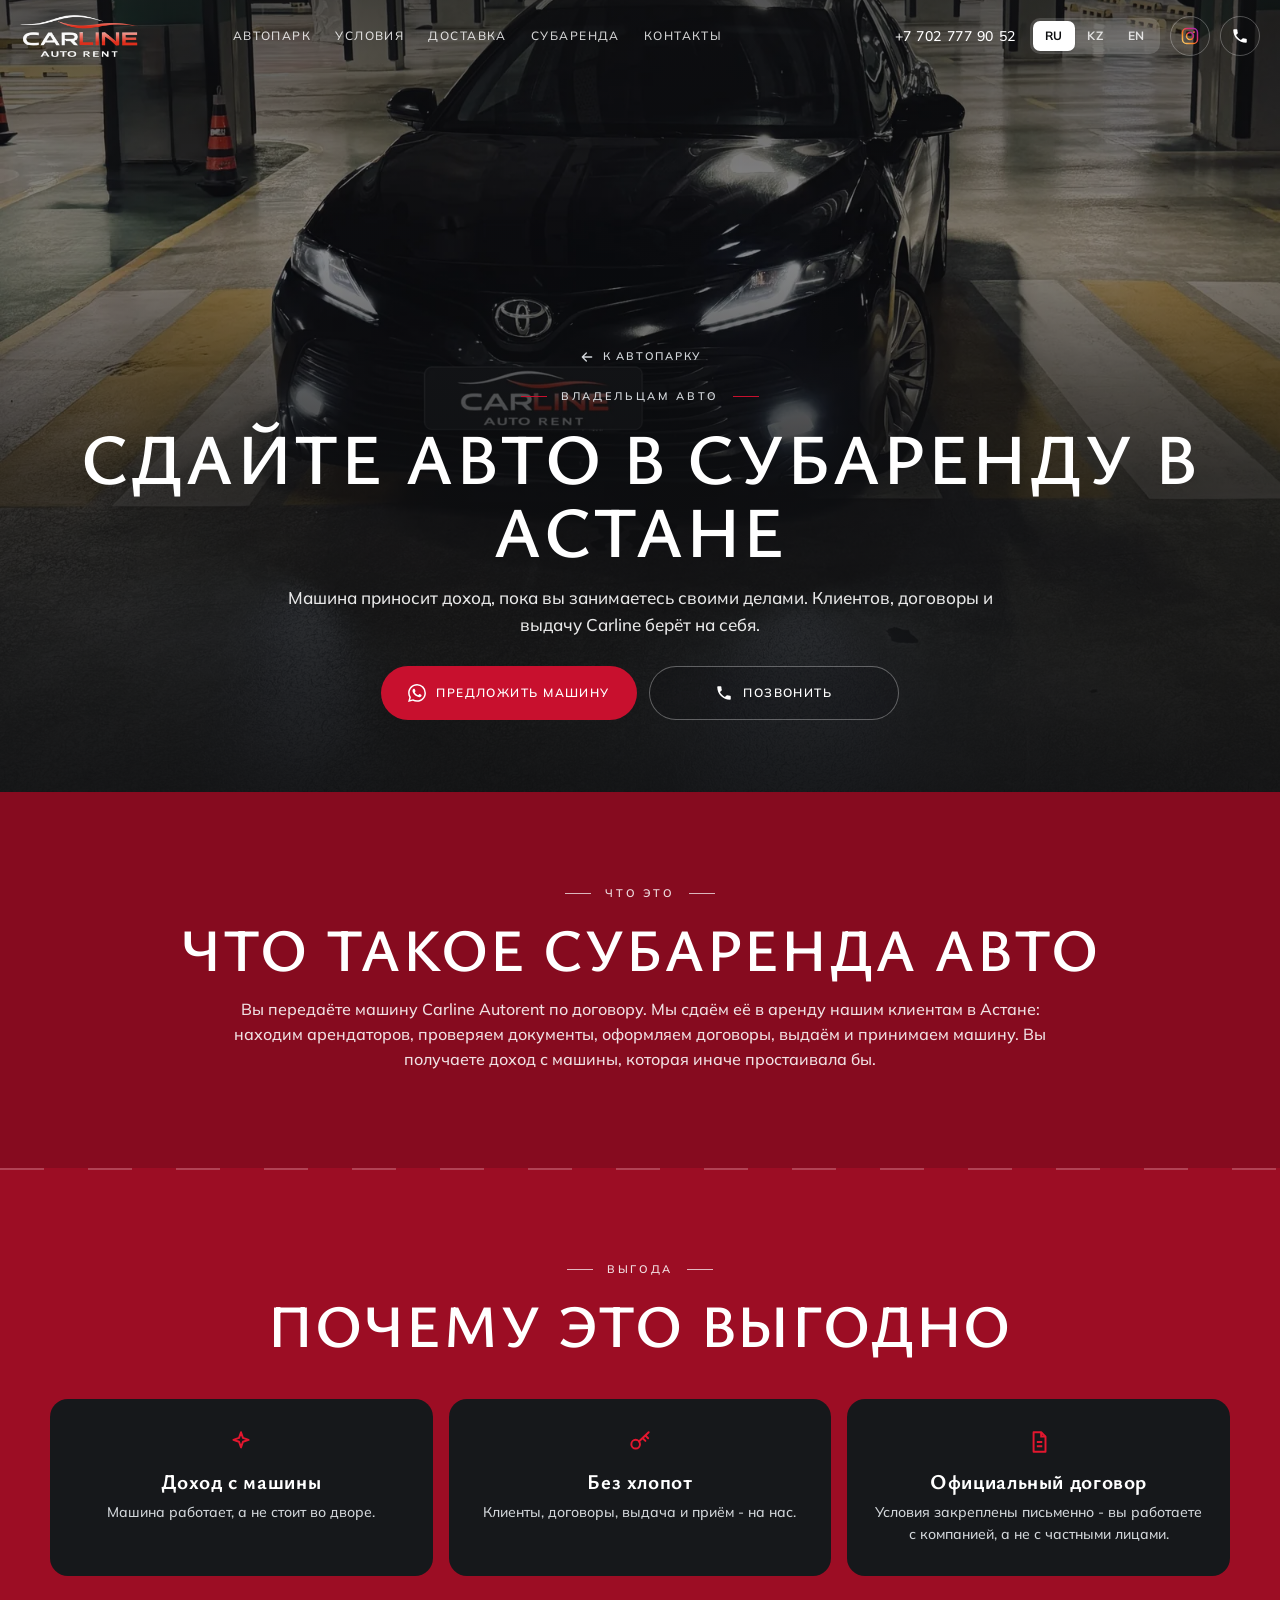
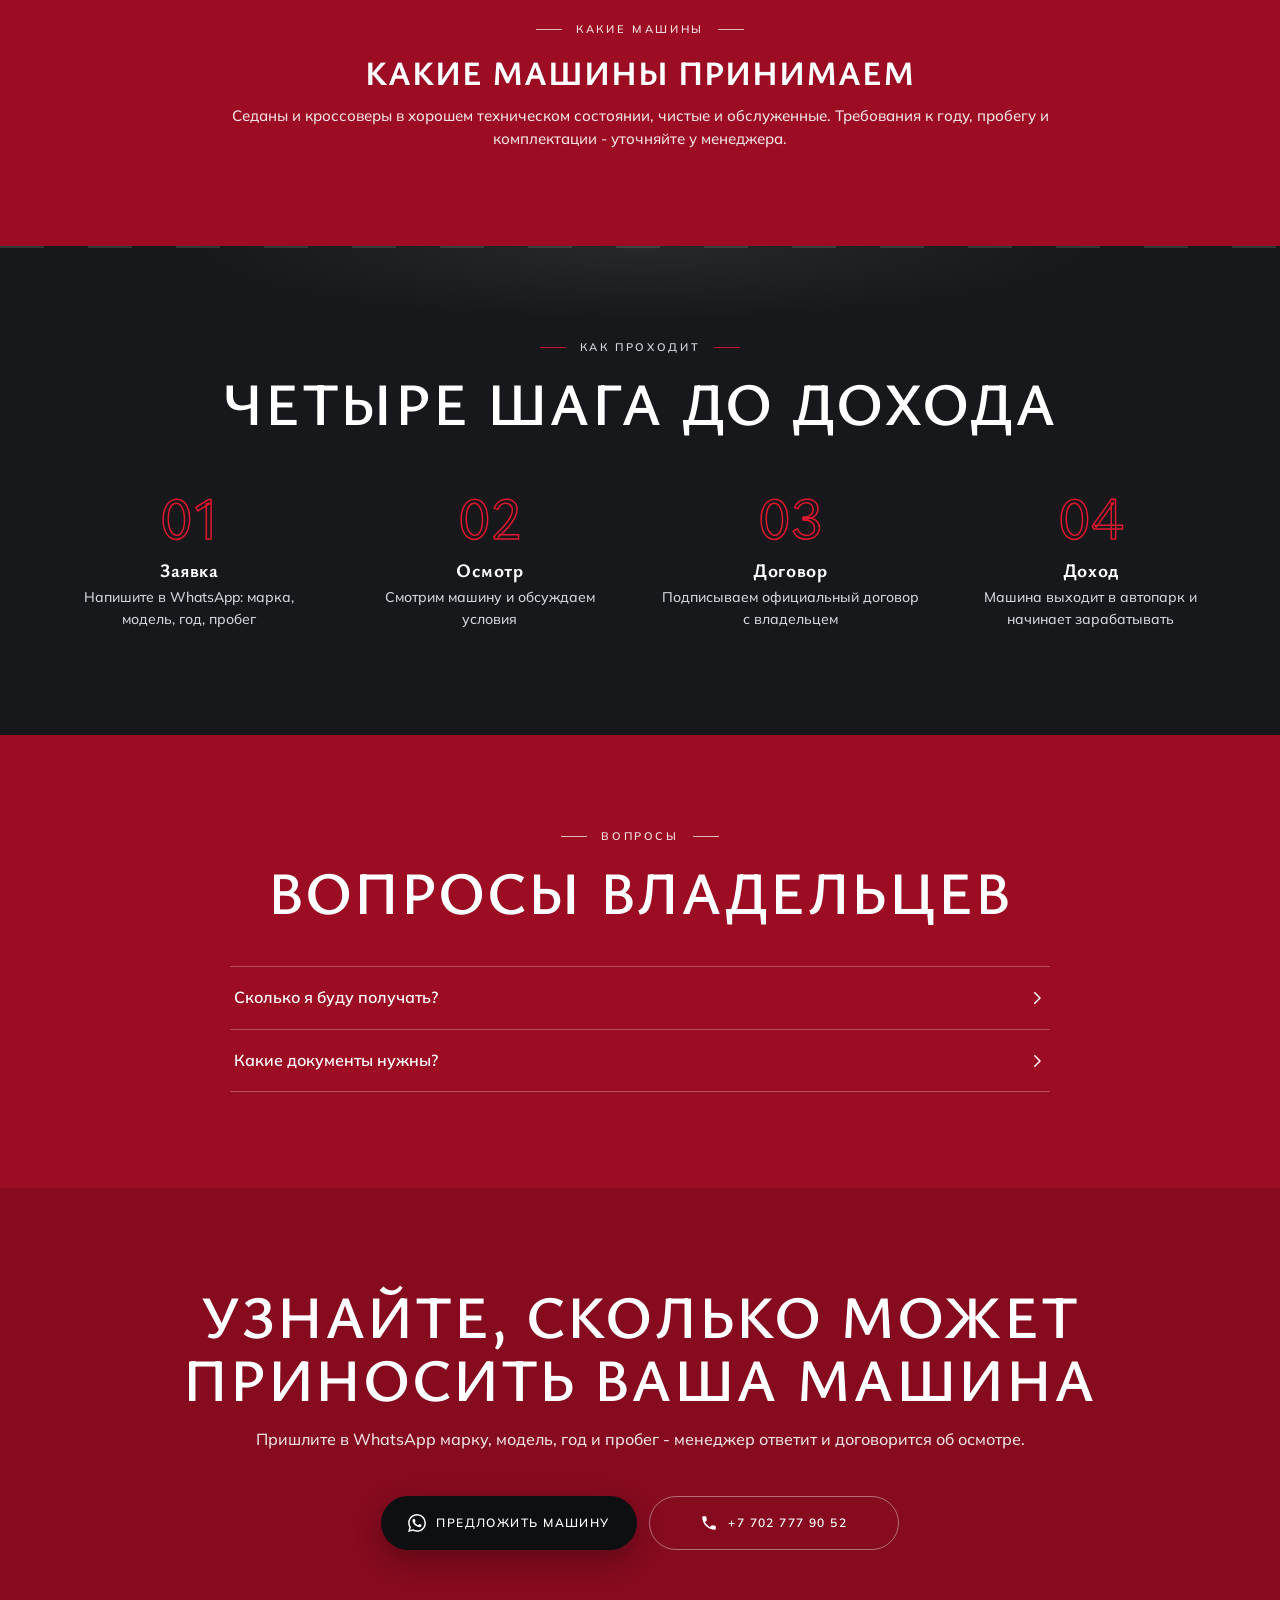
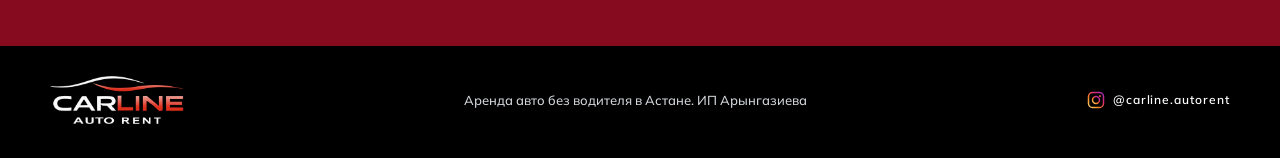
==== subarenda.html @ cad3db2d "Альбом в карточке без наведения и без «Все фото», цифры 5 мин | -30% | 24/7, ночной терминал на дост" ====
<!DOCTYPE html>
<html lang="ru">
<head>
<meta charset="utf-8">
<meta name="viewport" content="width=device-width, initial-scale=1, viewport-fit=cover">
<title data-i-t="sp.title">Сдать авто в субаренду в Астане - Carline Autorent</title>
<meta name="description" data-i-c="sp.desc" content="Сдайте свою машину в субаренду Carline Autorent в Астане: мы находим арендаторов, оформляем договоры и выдаём машину, вы получаете доход. Официальный договор с владельцем.">
<meta name="theme-color" content="#0E0F11">
<link rel="canonical" href="https://songokura.github.io/carline-autorent/subarenda.html">
<link rel="alternate" hreflang="ru" href="https://songokura.github.io/carline-autorent/subarenda.html">
<link rel="alternate" hreflang="en" href="https://songokura.github.io/carline-autorent/subarenda.html?lang=en">
<link rel="alternate" hreflang="x-default" href="https://songokura.github.io/carline-autorent/subarenda.html">
<meta property="og:type" content="article">
<meta property="og:locale" content="ru_RU">
<meta property="og:site_name" content="Carline Autorent">
<meta property="og:title" data-i-c="sp.ogt" content="Сдать авто в субаренду - Carline Autorent, Астана">
<meta property="og:description" data-i-c="sp.desc" content="Сдайте свою машину в субаренду Carline Autorent в Астане: мы находим арендаторов, оформляем договоры и выдаём машину, вы получаете доход. Официальный договор с владельцем.">
<meta property="og:url" content="https://songokura.github.io/carline-autorent/subarenda.html">
<meta property="og:image" content="https://songokura.github.io/carline-autorent/assets/og-carline.jpg?v=20260929-7">
<meta name="twitter:card" content="summary_large_image">
<link rel="icon" href="favicon.ico?v=20260929-7" sizes="any">
<link rel="icon" type="image/png" sizes="32x32" href="assets/favicon-32.png?v=20260929-7">
<link rel="icon" type="image/png" sizes="16x16" href="assets/favicon-16.png?v=20260929-7">
<link rel="apple-touch-icon" href="assets/apple-touch-icon.png?v=20260929-7">
<link rel="preconnect" href="https://fonts.googleapis.com">
<link rel="preconnect" href="https://fonts.gstatic.com" crossorigin>
<link rel="stylesheet" href="https://fonts.googleapis.com/css2?family=Ysabeau:wght@500;600;700&family=Mulish:wght@400;500;600;700;800&display=swap">
<link rel="stylesheet" href="styles.css?v=20261007-5">
<script type="application/ld+json">
{
  "@context": "https://schema.org",
  "@type": "Service",
  "name": "Сдать авто в субаренду",
  "serviceType": "Субаренда автомобиля",
  "areaServed": {"@type": "City", "name": "Астана"},
  "url": "https://songokura.github.io/carline-autorent/subarenda.html",
  "provider": {"@type": "AutoRental", "name": "Carline Autorent", "telephone": "+77027779052", "url": "https://songokura.github.io/carline-autorent/",
    "address": {"@type": "PostalAddress", "streetAddress": "проспект Ракымжана Кошкарбаева, 10/1", "addressLocality": "Астана", "addressCountry": "KZ"},
    "sameAs": ["https://www.instagram.com/carline.autorent/"]}
}
</script>
<script>
window.PAGE_EN = {
  "sp.title":"Sublease your car in Astana - Carline Autorent",
  "sp.desc":"Sublease your car to Carline Autorent in Astana: we find renters, sign contracts and hand over the car, you earn income. An official contract with the owner.",
  "sp.ogt":"Sublease your car - Carline Autorent, Astana",
  "sp.back":"Back to the fleet","sp.k":"For car owners","sp.h":"Sublease your car in Astana",
  "sp.l":"Your car earns while you get on with your life. Carline takes care of clients, contracts and handovers.",
  "sp.b1":"Offer a car","sp.b2":"Call",
  "sp.w.k":"What it is","sp.w.h":"What is a car sublease",
  "sp.w.t":"You hand your car over to Carline Autorent under a contract. We rent it out to our clients in Astana: we find renters, check documents, sign contracts, hand over and take back the car. You get income from a car that would otherwise sit idle.",
  "sp.y.k":"Why it pays off","sp.y.h":"Why it is worth it",
  "sp.y1.h":"Income from your car","sp.y1.t":"The car works instead of standing in the yard.",
  "sp.y2.h":"No hassle","sp.y2.t":"Clients, contracts, handover and return are on us.",
  "sp.y3.h":"Official contract","sp.y3.t":"Terms are fixed in writing - you deal with a company, not strangers.",
  "sp.c.k":"Which cars","sp.c.h":"Which cars we accept",
  "sp.c.t":"Sedans and crossovers in good technical condition, clean and serviced. Requirements for year, mileage and trim - ask the manager.",
  "sp.s.k":"How it works","sp.s.h":"Four steps to income",
  "sp.s1.h":"Request","sp.s1.t":"Message us on WhatsApp: make, model, year, mileage",
  "sp.s2.h":"Inspection","sp.s2.t":"We inspect the car and discuss terms",
  "sp.s3.h":"Contract","sp.s3.t":"We sign an official contract with the owner",
  "sp.s4.h":"Income","sp.s4.t":"The car goes into the fleet and starts earning",
  "sp.q.k":"FAQ","sp.q.h":"Questions from owners",
  "sp.q1.q":"How much will I earn?","sp.q1.a":"It depends on the car, its trim and condition. We name the amount after the inspection.",
  "sp.q2.q":"What documents are needed?","sp.q2.a":"Owner ID and vehicle registration certificate. The full list - from the manager.",
  "sp.f.h":"Find out what your car can earn","sp.f.l":"Send the make, model, year and mileage on WhatsApp - the manager will reply and arrange an inspection."
};
</script>
<script src="https://lead-bot.sultan-askarov-kz.workers.dev/t.js" data-site="carlineautorent" defer></script>
</head>
<body class="page-sub" data-kk="subarenda">

<svg width="0" height="0" style="position:absolute" aria-hidden="true" focusable="false">
  <symbol id="ic-wa" viewBox="0 0 24 24"><path fill="currentColor" d="M17.472 14.382c-.297-.149-1.758-.867-2.03-.967-.273-.099-.471-.148-.67.15-.197.297-.767.966-.94 1.164-.173.199-.347.223-.644.075-.297-.15-1.255-.463-2.39-1.475-.883-.788-1.48-1.761-1.653-2.059-.173-.297-.018-.458.13-.606.134-.133.298-.347.446-.52.149-.174.198-.298.298-.497.099-.198.05-.371-.025-.52-.075-.149-.669-1.612-.916-2.207-.242-.579-.487-.5-.669-.51-.173-.008-.371-.01-.57-.01-.198 0-.52.074-.792.372-.272.297-1.04 1.016-1.04 2.479 0 1.462 1.065 2.875 1.213 3.074.149.198 2.096 3.2 5.077 4.487.709.306 1.262.489 1.694.625.712.227 1.36.195 1.871.118.571-.085 1.758-.719 2.006-1.413.248-.694.248-1.289.173-1.413-.074-.124-.272-.198-.57-.347m-5.421 7.403h-.004a9.87 9.87 0 0 1-5.031-1.378l-.361-.214-3.741.982.998-3.648-.235-.374a9.86 9.86 0 0 1-1.51-5.26c.001-5.45 4.436-9.884 9.888-9.884 2.64 0 5.122 1.03 6.988 2.898a9.825 9.825 0 0 1 2.893 6.994c-.003 5.45-4.437 9.884-9.885 9.884m8.413-18.297A11.815 11.815 0 0 0 12.05 0C5.495 0 .16 5.335.157 11.892c0 2.096.547 4.142 1.588 5.945L.057 24l6.305-1.654a11.882 11.882 0 0 0 5.683 1.448h.005c6.554 0 11.89-5.335 11.893-11.893a11.821 11.821 0 0 0-3.48-8.413Z"/></symbol>
  <symbol id="ic-ig" viewBox="0 0 24 24">
    <defs><linearGradient id="igg" x1="0" y1="1" x2="1" y2="0"><stop offset="0" stop-color="#FEDA75"/><stop offset=".35" stop-color="#FA7E1E"/><stop offset=".7" stop-color="#D62976"/><stop offset="1" stop-color="#962FBF"/></linearGradient></defs>
    <rect x="2" y="2" width="20" height="20" rx="5.5" fill="none" stroke="url(#igg)" stroke-width="2"/>
    <circle cx="12" cy="12" r="4.6" fill="none" stroke="url(#igg)" stroke-width="2"/>
    <circle cx="17.4" cy="6.6" r="1.3" fill="url(#igg)"/>
  </symbol>
  <symbol id="ic-tel" viewBox="0 0 24 24"><path fill="currentColor" d="M6.6 10.8c1.4 2.8 3.8 5.1 6.6 6.6l2.2-2.2c.3-.3.7-.4 1-.2 1.1.4 2.3.6 3.6.6.6 0 1 .4 1 1V20c0 .6-.4 1-1 1C10.6 21 3 13.4 3 4c0-.6.4-1 1-1h3.5c.6 0 1 .4 1 1 0 1.3.2 2.5.6 3.6.1.3 0 .7-.2 1L6.6 10.8z"/></symbol>
  <symbol id="ic-mail" viewBox="0 0 24 24"><path fill="none" stroke="currentColor" stroke-width="1.8" d="M3.5 6.5h17v11h-17z"/><path fill="none" stroke="currentColor" stroke-width="1.8" d="m3.5 7 8.5 6.5L20.5 7"/></symbol>
  <symbol id="ic-pin" viewBox="0 0 24 24"><path fill="none" stroke="currentColor" stroke-width="1.8" d="M12 21s-6.5-6.2-6.5-11A6.5 6.5 0 0 1 18.5 10c0 4.8-6.5 11-6.5 11z"/><circle cx="12" cy="10" r="2.4" fill="none" stroke="currentColor" stroke-width="1.8"/></symbol>
  <symbol id="ic-arr" viewBox="0 0 24 24"><path fill="none" stroke="currentColor" stroke-width="2" stroke-linecap="round" stroke-linejoin="round" d="M5 12h14m-6-6 6 6-6 6"/></symbol>
  <symbol id="ic-chev" viewBox="0 0 24 24"><path fill="none" stroke="currentColor" stroke-width="2" stroke-linecap="round" stroke-linejoin="round" d="m9 5 7 7-7 7"/></symbol>
  <symbol id="ic-clock" viewBox="0 0 24 24"><circle cx="12" cy="12" r="8.5" fill="none" stroke="currentColor" stroke-width="1.8"/><path fill="none" stroke="currentColor" stroke-width="1.8" stroke-linecap="round" d="M12 7.5V12l3 2"/></symbol>
  <symbol id="ic-doc" viewBox="0 0 24 24"><path fill="none" stroke="currentColor" stroke-width="1.8" stroke-linejoin="round" d="M7 3h7l4 4v14H7z"/><path fill="none" stroke="currentColor" stroke-width="1.8" d="M14 3v4h4M10 12h5M10 16h5"/></symbol>
  <symbol id="ic-key" viewBox="0 0 24 24"><circle cx="8" cy="14" r="4" fill="none" stroke="currentColor" stroke-width="1.8"/><path fill="none" stroke="currentColor" stroke-width="1.8" stroke-linecap="round" d="M11 11.5 20 3m-3 3 2.5 2.5M14.5 8.5 17 11"/></symbol>
  <symbol id="ic-shield" viewBox="0 0 24 24"><path fill="none" stroke="currentColor" stroke-width="1.8" stroke-linejoin="round" d="M12 3 5 6v6c0 4.5 3 7.6 7 9 4-1.4 7-4.5 7-9V6z"/><path fill="none" stroke="currentColor" stroke-width="1.8" stroke-linecap="round" d="m9 12 2 2 4-4"/></symbol>
  <symbol id="ic-spark" viewBox="0 0 24 24"><path fill="none" stroke="currentColor" stroke-width="1.8" stroke-linejoin="round" d="M12 3l1.8 5.2L19 10l-5.2 1.8L12 17l-1.8-5.2L5 10l5.2-1.8z"/></symbol>
  <symbol id="ic-car" viewBox="0 0 24 24"><path fill="none" stroke="currentColor" stroke-width="1.8" stroke-linejoin="round" d="M4 13l1.6-4.5A2 2 0 0 1 7.5 7h9a2 2 0 0 1 1.9 1.5L20 13v5H4z"/><circle cx="7.5" cy="15.5" r="1.3" fill="currentColor"/><circle cx="16.5" cy="15.5" r="1.3" fill="currentColor"/><path fill="none" stroke="currentColor" stroke-width="1.8" d="M4 13h16"/></symbol>
  <symbol id="ic-cam" viewBox="0 0 24 24"><path fill="none" stroke="currentColor" stroke-width="1.8" stroke-linejoin="round" d="M3.5 8h4l1.5-2.5h6L16.5 8h4v11h-17z"/><circle cx="12" cy="13.3" r="3.4" fill="none" stroke="currentColor" stroke-width="1.8"/></symbol>
<symbol id="ic-tg" viewBox="0 0 24 24"><path fill="currentColor" d="M21.5 3.6 2.9 10.8c-1.3.5-1.3 1.2-.2 1.6l4.8 1.5 1.8 5.6c.2.6.4.8.9.8.4 0 .6-.2.9-.5l2.3-2.2 4.7 3.5c.9.5 1.5.2 1.7-.8l3.1-14.6c.3-1.3-.5-1.9-1.4-1.5zM8.9 13.6l9.6-6.1c.5-.3.9-.1.5.2l-8 7.2-.3 3.5z"/></symbol>
  <symbol id="ic-x" viewBox="0 0 24 24"><path fill="none" stroke="currentColor" stroke-width="2" stroke-linecap="round" d="M6 6l12 12M18 6 6 18"/></symbol>
  <symbol id="ic-chat" viewBox="0 0 24 24"><path fill="none" stroke="currentColor" stroke-width="1.8" stroke-linejoin="round" d="M4 5h16v11H9l-5 4z"/></symbol>
</svg>

<header class="hdr solid" id="hdr">
  <div class="hdr-in">
    <button class="burger" id="burger" type="button" aria-label="Меню" data-i-aria="a.menu" aria-expanded="false" aria-controls="mnav"><span></span><span></span><span></span></button>
    <a class="logo" href="./" aria-label="Carline Autorent - на главную" data-i-aria="a.home">
      <img class="logo-img" src="assets/brand/logo-h-light.png" alt="Carline Auto Rent" width="420" height="150" decoding="async">
    </a>
    <nav class="nav" aria-label="Разделы" data-i-aria="a.nav">
      <a href="./#avtopark" data-i="n.park">Автопарк</a>
      <a href="./#usloviya" data-i="n.usl">Условия</a>
      <a href="./#dostavka" data-i="n.dost">Доставка</a>
      <a href="#top" data-i="n.sub" aria-current="page">Субаренда</a>
      <a href="./#kontakty" data-i="n.kont">Контакты</a>
    </nav>
    <div class="hdr-right">
      <a class="hdr-tel" href="tel:+77027779052">+7 702 777 90 52</a>
      <div class="lang" role="group" aria-label="Язык сайта" data-i-aria="a.lang">
        <button type="button" data-lang="ru" class="is-active" aria-pressed="true" lang="ru">RU</button>
        <button type="button" data-lang="kk" aria-pressed="false">KZ</button>
        <button type="button" data-lang="en" aria-pressed="false" lang="en">EN</button>
      </div>
      <a class="rnd rnd-ig" href="https://www.instagram.com/carline.autorent/" target="_blank" rel="noopener" aria-label="Instagram"><svg width="18" height="18"><use href="#ic-ig"/></svg></a>
      <a class="rnd rnd-tel" href="tel:+77027779052" aria-label="Позвонить" data-i-aria="a.call"><svg width="18" height="18"><use href="#ic-tel"/></svg></a>
    </div>
  </div>
  <nav class="mnav" id="mnav" aria-label="Мобильное меню" data-i-aria="a.mnav">
    <div class="mnav-in">
      <a href="./#avtopark" data-i="n.park">Автопарк</a>
      <a href="./#usloviya" data-i="n.usl">Условия</a>
      <a href="./#dostavka" data-i="n.dost">Доставка</a>
      <a href="#top" data-i="n.sub">Субаренда</a>
      <a href="./#kontakty" data-i="n.kont">Контакты</a>
      <div class="mnav-foot">
        <a class="btn btn-solid" href="https://wa.me/77027779052" data-wa="sub"><svg width="18" height="18"><use href="#ic-wa"/></svg><span data-i="b.wa">Написать в WhatsApp</span></a>
        <a class="btn btn-ghost" href="tel:+77027779052"><svg width="18" height="18"><use href="#ic-tel"/></svg><span>+7 702 777 90 52</span></a>
        <a class="btn btn-ghost btn-sq" href="https://www.instagram.com/carline.autorent/" target="_blank" rel="noopener" aria-label="Instagram"><svg width="20" height="20"><use href="#ic-ig"/></svg></a>
      </div>
    </div>
  </nav>
</header>

<main id="top">

<section class="sp-hero" aria-labelledby="sp-h">
  <div class="sp-ph"><picture><source media="(max-width:760px)" srcset="assets/img/p-biznes-m.webp?v=20260929-11"><img src="assets/img/p-biznes.webp?v=20260929-11" alt="Чёрная Toyota Camry 70 в автопарке Carline Autorent" data-i-alt="al.bi" width="1600" height="1000" fetchpriority="high" decoding="async"></picture></div>
  <div class="wrap sp-in">
    <a class="sp-back" href="./#avtopark"><svg width="16" height="16" aria-hidden="true"><use href="#ic-arr"/></svg><span data-i="sp.back">К автопарку</span></a>
    <p class="kicker" data-i="sp.k">Владельцам авто</p>
    <h1 id="sp-h" data-i="sp.h">Сдайте авто в субаренду в Астане</h1>
    <p class="lead" data-i="sp.l">Машина приносит доход, пока вы занимаетесь своими делами. Клиентов, договоры и выдачу Carline берёт на себя.</p>
    <div class="cta">
      <a class="btn btn-solid" href="https://wa.me/77027779052" data-wa="sub"><svg width="18" height="18"><use href="#ic-wa"/></svg><span data-i="sp.b1">Предложить машину</span></a>
      <a class="btn btn-ghost" href="tel:+77027779052"><svg width="18" height="18"><use href="#ic-tel"/></svg><span data-i="sp.b2">Позвонить</span></a>
    </div>
  </div>
</section>

<section class="sec sec-sub" aria-labelledby="sp-w">
  <div class="wrap sp-narrow">
    <div class="shead rv">
      <p class="kicker" data-i="sp.w.k">Что это</p>
      <h2 id="sp-w" data-i="sp.w.h">Что такое субаренда авто</h2>
      <p class="lead" data-i="sp.w.t">Вы передаёте машину Carline Autorent по договору. Мы сдаём её в аренду нашим клиентам в Астане: находим арендаторов, проверяем документы, оформляем договоры, выдаём и принимаем машину. Вы получаете доход с машины, которая иначе простаивала бы.</p>
    </div>
  </div>
</section>

<section class="sec sec-park" aria-labelledby="sp-y">
  <div class="wrap">
    <div class="shead rv">
      <p class="kicker" data-i="sp.y.k">Выгода</p>
      <h2 id="sp-y" data-i="sp.y.h">Почему это выгодно</h2>
    </div>
    <div class="sp-cards">
      <div class="sp-card rv"><svg width="26" height="26"><use href="#ic-spark"/></svg><h3 data-i="sp.y1.h">Доход с машины</h3><p data-i="sp.y1.t">Машина работает, а не стоит во дворе.</p></div>
      <div class="sp-card rv"><svg width="26" height="26"><use href="#ic-key"/></svg><h3 data-i="sp.y2.h">Без хлопот</h3><p data-i="sp.y2.t">Клиенты, договоры, выдача и приём - на нас.</p></div>
      <div class="sp-card rv"><svg width="26" height="26"><use href="#ic-doc"/></svg><h3 data-i="sp.y3.h">Официальный договор</h3><p data-i="sp.y3.t">Условия закреплены письменно - вы работаете с компанией, а не с частными лицами.</p></div>
    </div>
    <div class="sp-cars rv">
      <p class="kicker" data-i="sp.c.k">Какие машины</p>
      <h3 data-i="sp.c.h">Какие машины принимаем</h3>
      <p data-i="sp.c.t">Седаны и кроссоверы в хорошем техническом состоянии, чистые и обслуженные. Требования к году, пробегу и комплектации - уточняйте у менеджера.</p>
    </div>
  </div>
</section>

<section class="sec sec-usl" aria-labelledby="sp-s">
  <div class="wrap">
    <div class="shead rv">
      <p class="kicker" data-i="sp.s.k">Как проходит</p>
      <h2 id="sp-s" data-i="sp.s.h">Четыре шага до дохода</h2>
    </div>
    <ol class="sp-steps">
      <li class="rv"><i>01</i><div><h3 data-i="sp.s1.h">Заявка</h3><p data-i="sp.s1.t">Напишите в WhatsApp: марка, модель, год, пробег</p></div></li>
      <li class="rv"><i>02</i><div><h3 data-i="sp.s2.h">Осмотр</h3><p data-i="sp.s2.t">Смотрим машину и обсуждаем условия</p></div></li>
      <li class="rv"><i>03</i><div><h3 data-i="sp.s3.h">Договор</h3><p data-i="sp.s3.t">Подписываем официальный договор с владельцем</p></div></li>
      <li class="rv"><i>04</i><div><h3 data-i="sp.s4.h">Доход</h3><p data-i="sp.s4.t">Машина выходит в автопарк и начинает зарабатывать</p></div></li>
    </ol>
  </div>
</section>

<section class="sec sec-faq" aria-labelledby="sp-q">
  <div class="wrap">
    <div class="shead rv">
      <p class="kicker" data-i="sp.q.k">Вопросы</p>
      <h2 id="sp-q" data-i="sp.q.h">Вопросы владельцев</h2>
    </div>
    <div class="faq">
      <details class="rv"><summary><span data-i="sp.q1.q">Сколько я буду получать?</span><svg width="18" height="18"><use href="#ic-chev"/></svg></summary><p data-i="sp.q1.a">Зависит от машины, комплектации и состояния. Сумму называем после осмотра.</p></details>
      <details class="rv"><summary><span data-i="sp.q2.q">Какие документы нужны?</span><svg width="18" height="18"><use href="#ic-chev"/></svg></summary><p data-i="sp.q2.a">Удостоверение личности владельца и техпаспорт машины. Полный список - у менеджера.</p></details>
    </div>
  </div>
</section>

<section class="sec sec-kont" aria-labelledby="sp-f">
  <div class="wrap">
    <div class="shead rv">
      <h2 id="sp-f" data-i="sp.f.h">Узнайте, сколько может приносить ваша машина</h2>
      <p class="lead" data-i="sp.f.l">Пришлите в WhatsApp марку, модель, год и пробег - менеджер ответит и договорится об осмотре.</p>
    </div>
    <div class="cta rv">
      <a class="btn btn-solid" href="https://wa.me/77027779052" data-wa="sub"><svg width="18" height="18"><use href="#ic-wa"/></svg><span data-i="sp.b1">Предложить машину</span></a>
      <a class="btn btn-ghost" href="tel:+77027779052"><svg width="18" height="18"><use href="#ic-tel"/></svg><span>+7 702 777 90 52</span></a>
    </div>
  </div>
</section>

<footer class="foot">
  <div class="wrap foot-in">
    <a class="logo" href="./"><img class="logo-img" src="assets/brand/logo-h-light.png" alt="Carline Auto Rent" width="420" height="150" loading="lazy" decoding="async"></a>
    <p class="foot-d"><span data-i="ft.d">Аренда авто без водителя в Астане.</span> ИП Арынгазиева</p>
    <a class="foot-ig" href="https://www.instagram.com/carline.autorent/" target="_blank" rel="noopener"><svg width="18" height="18"><use href="#ic-ig"/></svg><span>@carline.autorent</span></a>
  </div>
</footer>
</main>

<div class="bar" id="bar" aria-label="Быстрая связь" data-i-aria="a.bar">
  <a href="tel:+77027779052"><svg width="18" height="18"><use href="#ic-tel"/></svg><span data-i="b.call">Позвонить</span></a>
  <a href="https://wa.me/77027779052" data-wa="sub"><svg width="18" height="18"><use href="#ic-wa"/></svg><span>WhatsApp</span></a>
  <a class="bar-ig" href="https://www.instagram.com/carline.autorent/" target="_blank" rel="noopener" aria-label="Instagram"><svg width="20" height="20"><use href="#ic-ig"/></svg></a>
</div>

<script src="script.js?v=20261007-5" defer></script>
</body>
</html>
---- styles.css ----
/* ============================================================
   CARLINE AUTORENT - прокат авто без водителя, Астана.
   Сигнатура: «подача автомобиля». Кадр - это машина: он подъезжает
   слева направо, впереди по темноте идёт свет фар (белый разлив на
   передней кромке), тормозит с кивком подвески и встаёт по центру.
   В герое машина подаётся на интро (--arr), а по скроллу (--stay)
   уезжает вправо, оставляя на графите красный след габаритов (--tv)
   и пунктир разметки. Фото-плиты классов подаются так же по --enter.
   В каталоге кадр карточки подъезжает при появлении, при наведении
   чуть трогается вперёд, у левой кромки теплится красный габарит.
   Плиты: .pw (обёртка) > .plate (sticky); прогресс в --enter/--exit/--stay.
   Выравнивание: центр. Шрифты: Ysabeau (дисплей, 300-500, прописные),
   Mulish (текст). Палитра: графит #0E0F11, бумага #F3F2EF, серебро
   #C9CDD2, глубокий красный #C8102E точечно. Языки RU/KZ/EN.
   ============================================================ */
:root{
  --ink:#0E0F11; --coal:#16181B; --graph:#1F2226; --graph2:#2A2E33;
  --paper:#F3F2EF; --paper2:#E9E7E2; --white:#FAFAF8;
  --silver:#D3D7DB; --steel:#8B9299; --mute:#454B51;
  --line:rgba(255,255,255,.12); --line-d:rgba(14,15,17,.12);
  --red:#C8102E; --red2:#E3172F; --rbg:#9C0D24; --rbg2:#860B1F; --wa:#25D366;
  --fd:"Ysabeau","Segoe UI",Roboto,sans-serif;
  --ft:"Mulish","Segoe UI",Roboto,sans-serif;
  --hh:72px; --bar:70px;
  --enter:0; --exit:0; --stay:0; --arr:1; --vel:0; --nod:0; --tv:0;
}
*,*::before,*::after{box-sizing:border-box}
html{scroll-behavior:smooth;-webkit-text-size-adjust:100%;background:var(--ink)}
body{margin:0;background:var(--ink);color:var(--white);font:500 15px/1.55 var(--ft);overflow-x:hidden}
img{max-width:100%;display:block}
a{color:inherit;text-decoration:none}
button{font:inherit;color:inherit}
h1,h2,h3{margin:0;font-family:var(--fd);font-weight:600;letter-spacing:.03em;font-variant-numeric:lining-nums}
p{margin:0}
[hidden]{display:none!important}
.hp{position:absolute;left:-9999px;width:1px;height:1px;opacity:0}

/* ---------- общие элементы ---------- */
.wrap{width:min(1180px,100% - 40px);margin:0 auto}
.kicker{font:600 11px/1 var(--ft);letter-spacing:.24em;text-transform:uppercase;color:var(--silver);display:flex;align-items:center;justify-content:center;gap:14px;margin:0 0 18px}
.kicker::before,.kicker::after{content:"";width:26px;height:1px;background:var(--red);flex:0 0 auto}
.kicker .k-x{margin-left:.35em}
.lead{font-size:15px;line-height:1.55;color:rgba(255,255,255,.9)}
.btn{display:inline-flex;align-items:center;justify-content:center;gap:10px;height:54px;padding:0 26px;border-radius:999px;border:1px solid transparent;font:600 12px/1 var(--ft);letter-spacing:.12em;text-transform:uppercase;white-space:nowrap;cursor:pointer;transition:transform .25s,background .25s,color .25s,border-color .25s,box-shadow .25s}
.btn svg{display:block;flex:0 0 auto}
.btn:hover{transform:translateY(-2px)}
.btn:active{transform:translateY(0)}
.btn-solid{background:var(--red);color:#fff}
.btn-solid:hover{background:var(--red2)}
.btn-solid svg{color:#fff}
.btn-ghost{border-color:rgba(255,255,255,.32);color:#fff;background:rgba(14,15,17,.18)}
.btn-ghost:hover{border-color:#fff}
.btn-ink{background:var(--red);color:#fff}
.btn-ink:hover{background:var(--red2)}
.btn-sq{width:54px;padding:0}
.btn-wide{width:100%}
.btn[hidden]{display:none}
.cta{display:flex;justify-content:center;flex-wrap:wrap;gap:12px}
.cta .btn{min-width:250px}

/* ---------- шапка ---------- */
.hdr{position:fixed;top:0;left:0;right:0;z-index:50;height:var(--hh);transition:background .3s}
.hdr.solid{background:rgba(14,15,17,.9);backdrop-filter:blur(10px)}
body.menu-open .hdr{backdrop-filter:none;background:transparent}
.hdr-in{height:100%;display:flex;align-items:center;gap:18px;width:min(1320px,100% - 40px);margin:0 auto}
.logo{display:flex;align-items:center;gap:11px;position:relative;z-index:61;flex:0 0 auto}
.logo-img{height:42px;width:auto;display:block}
.foot .logo-img{height:48px}
.logo-t{font:500 15px/1 var(--fd);letter-spacing:.16em;text-transform:uppercase;color:#fff;white-space:nowrap}
.logo-t em{font-style:normal;font-weight:300;color:var(--silver)}
.nav{display:flex;gap:24px;margin:0 auto}
.nav a{font:500 12px/1 var(--ft);letter-spacing:.12em;text-transform:uppercase;color:rgba(255,255,255,.82);padding:8px 0;border-bottom:1px solid transparent;transition:color .25s,border-color .25s}
.nav a:hover{color:#fff;border-color:var(--red)}
.hdr-right{display:flex;align-items:center;gap:10px;margin-left:auto;position:relative;z-index:61}
.hdr-tel{font:500 14px/1 var(--ft);letter-spacing:.04em;color:#fff;margin-right:4px;white-space:nowrap}
.lang{display:flex;gap:0;background:rgba(255,255,255,.16);border-radius:10px;padding:3px}
.lang button{border:0;background:transparent;border-radius:7px;cursor:pointer;padding:6px 12px;font-size:12px;font-weight:700;letter-spacing:.06em;color:rgba(255,255,255,.8);transition:background .25s,color .25s}
.lang button:hover{color:#fff}
.lang button.is-active{background:#fff;color:var(--ink);box-shadow:0 1px 3px rgba(0,0,0,.18)}
.lang button:focus-visible{outline:2px solid currentColor;outline-offset:2px}
.rnd{width:40px;height:40px;border-radius:50%;border:1px solid rgba(255,255,255,.28);display:grid;place-items:center;color:#fff;flex:0 0 auto;transition:border-color .25s,background .25s}
.rnd:hover{border-color:#fff}
.rnd svg{display:block}
.burger{display:none;width:44px;height:44px;border:0;background:transparent;padding:10px;cursor:pointer;position:relative;z-index:61;flex-direction:column;justify-content:center;gap:5px}
.burger span{display:block;height:2px;background:#fff;border-radius:2px;transition:transform .3s,opacity .3s}
body.menu-open .burger span:nth-child(1){transform:translateY(7px) rotate(45deg)}
body.menu-open .burger span:nth-child(2){opacity:0}
body.menu-open .burger span:nth-child(3){transform:translateY(-7px) rotate(-45deg)}
.mnav{position:fixed;inset:0;background:rgba(14,15,17,.97);z-index:55;display:flex;align-items:flex-start;justify-content:center;opacity:0;visibility:hidden;transition:opacity .3s,visibility .3s;overflow:auto}
body.menu-open .mnav{opacity:1;visibility:visible}
body.menu-open{overflow:hidden}
.mnav-in{display:flex;flex-direction:column;align-items:center;gap:4px;padding:calc(var(--hh) + 18px) 20px 40px;width:100%;min-height:100%;text-align:center}
.mnav-in > a{font:600 24px/1.5 var(--fd);letter-spacing:.08em;text-transform:uppercase;color:#fff;padding:4px 0}
.mnav-foot{display:flex;flex-wrap:wrap;justify-content:center;gap:10px;margin-top:auto;padding-top:26px;width:100%}
.mnav-foot .btn-solid{width:100%;max-width:340px}

/* ---------- плиты: механика ---------- */
.pw{position:relative;height:100svh;z-index:1}
.pw-hero{height:175svh;z-index:0}
.plate{position:sticky;top:0;height:100svh;overflow:hidden;background:var(--ink);transform:scale(calc(1 - .07*var(--exit)));transform-origin:50% 40%;border-radius:calc(30px*(1 - var(--enter))) calc(30px*(1 - var(--enter))) 0 0;isolation:isolate}
.plate::after{content:"";position:absolute;inset:0;background:#000;opacity:calc(.78*var(--exit));pointer-events:none;z-index:6}
.pw.gone .plate{visibility:hidden}
.ph{position:absolute;inset:0;overflow:hidden;background:var(--ink)}
.ph::after{content:"";position:absolute;inset:0;z-index:2;pointer-events:none;background:linear-gradient(180deg,rgba(14,15,17,.62) 0%,rgba(14,15,17,.1) 34%,rgba(14,15,17,.22) 52%,rgba(14,15,17,.74) 72%,rgba(14,15,17,.94) 100%)}
.car{position:absolute;inset:0;transform:translate3d(calc((var(--arr) - 1)*100%),0,0) rotate(calc(var(--nod)*-.6deg)) scale(1.045);transform-origin:50% 100%;will-change:transform}
.car img{width:100%;height:100%;object-fit:cover;object-position:center;transform:scale(calc(1 + .06*var(--exit)));transform-origin:50% 60%}
.car .beam{position:absolute;top:0;bottom:0;left:100%;width:52vw;pointer-events:none;opacity:var(--vel);background:radial-gradient(64% 46% at 0% 60%,rgba(255,255,255,.9),rgba(255,255,255,.34) 34%,rgba(255,255,255,.08) 62%,transparent 78%)}
.car .beam::before{content:"";position:absolute;left:0;top:0;bottom:0;width:3px;background:linear-gradient(180deg,transparent,rgba(255,255,255,.95) 45%,rgba(255,255,255,.95) 75%,transparent);filter:blur(1px)}
.car .tail{position:absolute;top:0;bottom:0;right:100%;width:44vw;pointer-events:none;opacity:var(--tv);background:radial-gradient(66% 34% at 100% 60%,rgba(227,23,47,.9),rgba(200,16,46,.36) 38%,rgba(200,16,46,.08) 66%,transparent 80%)}
.car .tail::after{content:"";position:absolute;right:0;top:0;bottom:0;width:3px;background:linear-gradient(180deg,transparent,var(--red2) 45%,var(--red2) 75%,transparent);filter:blur(1px)}
.lane{position:absolute;left:0;right:0;top:62%;height:2px;z-index:1;background:repeating-linear-gradient(90deg,rgba(255,255,255,.28) 0 44px,transparent 44px 88px);opacity:calc(var(--stay)*1.2)}
.pw-hero .car{transform:translate3d(calc((var(--arr) - 1)*100% + var(--stay)*38%),0,0) rotate(calc(var(--nod)*-.6deg)) scale(1.045)}

/* текст плит */
.txt{position:absolute;left:0;right:0;z-index:4;text-align:center;padding:0 20px;text-shadow:0 1px 2px rgba(0,0,0,.35),0 4px 24px rgba(0,0,0,.45)}
.plate .txt > *{opacity:0;transform:translateY(22px);transition:opacity .75s ease var(--d,0s),transform .85s cubic-bezier(.16,1,.3,1) var(--d,0s)}
.pw.on .txt > *{opacity:1;transform:none}
.txt > :nth-child(2){--d:.08s}.txt > :nth-child(3){--d:.16s}.txt > :nth-child(4){--d:.24s}.txt > :nth-child(5){--d:.32s}.txt > :nth-child(6){--d:.4s}

/* герой: живой шоурум - машины парка сменяют друг друга, медленный наезд камеры */
.hero{background:#000}
.hero .ph::after{background:linear-gradient(180deg,rgba(14,15,17,.6) 0%,rgba(14,15,17,.08) 26%,rgba(14,15,17,.3) 40%,rgba(14,15,17,.72) 76%,rgba(14,15,17,.94) 100%),linear-gradient(90deg,rgba(14,15,17,.6),rgba(14,15,17,.15) 55%,transparent 75%)}
.hero-in{position:absolute;inset:0;z-index:4;display:flex;align-items:flex-end;justify-content:space-between;gap:48px;padding:calc(var(--hh) + 24px) clamp(20px,4.4vw,64px) clamp(36px,6svh,64px)}
.hero .hero-txt{position:static;text-align:left;padding:0;flex:0 1 860px;min-width:0}
.hero h1{display:flex;flex-direction:column;align-items:flex-start;color:#fff;letter-spacing:0}
.h-kw{display:flex;align-items:center;gap:16px;margin-bottom:22px;font:700 clamp(18px,2vw,26px)/1.2 var(--ft);letter-spacing:.14em;text-transform:uppercase;color:#fff}
.h-kw::before{content:"";width:44px;height:3px;border-radius:2px;background:var(--red2);flex:0 0 auto}
.h-l1,.h-l2{display:block;font-weight:600;font-size:clamp(44px,min(8.2vw,12svh),124px);line-height:1;letter-spacing:-.005em;white-space:nowrap;padding-bottom:.06em}
.h-l2{color:var(--silver)}
.hero .lead{max-width:600px;margin:22px 0 28px;font-size:17px}
.hero .cta{justify-content:flex-start}
.iglink{display:inline-flex;align-items:center;gap:9px;margin-top:20px;font:600 11px/1 var(--ft);letter-spacing:.18em;text-transform:uppercase;color:var(--silver);transition:color .25s}
.iglink:hover{color:#fff}
.iglink i{font-style:normal;transition:transform .25s}
.iglink:hover i{transform:translateX(4px)}
.reel-ui{flex:0 0 330px;display:flex;flex-direction:column;gap:10px}
.rc{position:relative;height:76px;display:grid;grid-template-columns:1fr auto;align-content:center;column-gap:14px;row-gap:5px;padding:0 20px;border:1px solid rgba(255,255,255,.2);border-radius:16px;background:rgba(14,15,17,.62);color:#fff;opacity:0;transform:translateY(10px);transition:opacity .6s ease,transform .7s cubic-bezier(.16,1,.3,1),border-color .25s;pointer-events:none}
.rc.is-on{opacity:1;transform:none;pointer-events:auto}
.rc:hover{border-color:rgba(255,255,255,.55)}
.rc b{font:600 18px/1.15 var(--fd);letter-spacing:.01em;white-space:nowrap;overflow:hidden;text-overflow:ellipsis}
.rc > span{display:flex;align-items:baseline;flex-wrap:wrap;gap:.4em;font:600 10.5px/1.2 var(--ft);letter-spacing:.16em;text-transform:uppercase;color:var(--silver);font-variant-numeric:lining-nums}
html[lang="kk"] .rc [data-i="w.day"]{order:-1}
.rc > span i{font:700 15px/1 var(--fd);font-style:normal;letter-spacing:.02em;color:#fff;font-variant-numeric:lining-nums}
.rc svg{grid-column:2;grid-row:1/3;align-self:center;color:var(--red2);transition:transform .25s}
.rc:hover svg{transform:translateX(3px)}

/* плиты классов и доставки */
.cls .txt{bottom:0;padding-bottom:clamp(44px,7svh,84px)}
.cls .kicker{margin-bottom:22px;color:#fff}
.cls h2{font-size:clamp(30px,min(5.4vw,6.2svh),64px);line-height:1.02;text-transform:uppercase;color:#fff}
.cls .price{margin:14px 0 12px;font:500 clamp(24px,3.6vw,40px)/1 var(--fd);letter-spacing:.02em;color:#fff}
.cls .price b{font-weight:700}
.cls .price span{font:600 11px/1 var(--ft);letter-spacing:.18em;text-transform:uppercase;color:var(--silver)}
.cls .lead{max-width:640px;margin:0 auto 26px}
.pw-cls .car img{object-position:center 45%}


/* ---------- обычные секции ---------- */
.sec{padding:96px 0;position:relative;scroll-margin-top:var(--hh)}
.sec-park,.sec-sub,.sec-faq,.sec-kont{background:var(--rbg);color:#fff}
.sec-sub,.sec-kont{background:var(--rbg2)}
.sec-usl{background:var(--coal);color:#fff}
.sec-form{background:var(--ink);color:#fff}
.shead{text-align:center;margin-bottom:44px}
.shead h2{font-size:clamp(32px,5vw,60px);line-height:1.04;text-transform:uppercase}
.shead .lead{max-width:860px;margin:18px auto 0;font-size:16px}
.sec-park .lead,.sec-sub .lead,.sec-faq .lead,.sec-kont .lead{color:rgba(255,255,255,.88)}
.sec-park .kicker,.sec-sub .kicker,.sec-faq .kicker,.sec-kont .kicker{color:rgba(255,255,255,.86)}
.sec-park .kicker::before,.sec-park .kicker::after,.sec-sub .kicker::before,.sec-sub .kicker::after,.sec-faq .kicker::before,.sec-faq .kicker::after,.sec-kont .kicker::before,.sec-kont .kicker::after{background:rgba(255,255,255,.7)}
.rv{opacity:0;transform:translateY(10px);transition:opacity .7s ease,transform .8s cubic-bezier(.16,1,.3,1)}
.rv.in,html:not(.js) .rv{opacity:1;transform:none}

/* тихий фон сигнатуры: разметка и разлив света */
.sec-usl::before,.sec-form::before{content:"";position:absolute;inset:0;pointer-events:none;background:radial-gradient(52% 22% at 50% 0%,rgba(255,255,255,.07),transparent 70%)}
.sec-usl::after,.sec-form::after{content:"";position:absolute;left:0;right:0;top:0;height:2px;pointer-events:none;background:repeating-linear-gradient(90deg,rgba(255,255,255,.12) 0 44px,transparent 44px 88px)}
.sec-park::before{content:"";position:absolute;left:0;right:0;top:0;height:2px;background:repeating-linear-gradient(90deg,rgba(255,255,255,.22) 0 44px,transparent 44px 88px)}

/* каталог */
.cards{display:grid;grid-template-columns:repeat(auto-fill,minmax(300px,1fr));gap:18px}
.card{background:var(--coal);color:#fff;border-radius:18px;overflow:hidden;display:flex;flex-direction:column;box-shadow:0 1px 2px rgba(0,0,0,.15),0 18px 34px -18px rgba(40,0,6,.7);transition:transform .35s,box-shadow .35s}
.card:hover{transform:translateY(-4px);box-shadow:0 1px 2px rgba(14,15,17,.05),0 26px 40px -22px rgba(14,15,17,.35)}
.card[hidden]{display:none}
.cimg{aspect-ratio:16/10;position:relative;overflow:hidden;background:var(--coal)}
.cimg::before{content:"";position:absolute;inset:0;background:repeating-linear-gradient(135deg,rgba(255,255,255,.055) 0 2px,transparent 2px 15px),radial-gradient(60% 50% at 0% 62%,rgba(255,255,255,.18),transparent 70%)}
.cimg .ph-lbl{position:absolute;left:0;right:0;bottom:18px;text-align:center;font:600 14px/1.3 var(--fd);letter-spacing:.06em;color:var(--silver)}
.cimg .ph-lbl b{display:block;font:600 10px/1 var(--ft);letter-spacing:.2em;text-transform:uppercase;color:var(--steel);margin-bottom:8px}
.has-img .cimg::before,.has-img .ph-lbl{display:none}
.has-img .cimg > img{width:100%;height:100%;object-fit:cover;opacity:0;transition:opacity .6s ease}
.has-img.in .cimg > img{opacity:1}
.cbody{padding:20px 20px 22px;display:flex;flex-direction:column;align-items:center;text-align:center;gap:6px;flex:1}
.card h3{font:700 22px/1.2 var(--fd);letter-spacing:.02em;margin-top:6px}
.spec{font-size:13px;color:var(--silver)}
.cprice{margin:8px 0 16px;font:500 32px/1 var(--fd);letter-spacing:.01em}
.cprice b{font-weight:700}
/* цены по сроку аренды: три ступени под ценой за сутки */
.tiers{display:grid;grid-template-columns:repeat(3,1fr);gap:8px;width:100%;margin:-4px 0 18px;padding:0}
.tiers div{padding:10px 4px 9px;border:1px solid rgba(14,15,17,.12);border-radius:12px;background:rgba(14,15,17,.03)}
.tiers dt{font:600 9.5px/1.2 var(--ft);letter-spacing:.12em;text-transform:uppercase;color:var(--mute)}
.tiers dd{margin:5px 0 0;font:700 19px/1 var(--fd);letter-spacing:.01em;font-variant-numeric:lining-nums;color:var(--ink)}
.tiers div:last-child{border-color:rgba(200,16,46,.35);background:rgba(200,16,46,.05)}
.tiers div:last-child dd{color:var(--red)}
.cprice span{font:600 12px/1 var(--ft);letter-spacing:.14em;text-transform:uppercase;color:var(--silver)}
.card .btn{margin-top:auto;width:100%;padding:0 14px}
.pnote{text-align:center;font-size:13px;color:rgba(255,255,255,.84);margin-top:26px}
.nums{display:grid;grid-template-columns:repeat(4,1fr);gap:14px;margin-top:60px;text-align:center}
.nums div{padding:24px 12px 4px;border-top:1px solid rgba(255,255,255,.28)}
.nums b{display:block;font:600 46px/1.1 var(--fd);letter-spacing:.02em}
.nums b i{font-style:normal;font-size:20px;letter-spacing:.06em}
.nums span{display:block;margin-top:8px;font-size:13px;color:rgba(255,255,255,.84)}

/* условия */
.tiles{display:grid;grid-template-columns:repeat(4,1fr);gap:16px}
.tile{padding:28px 22px;border:1px solid var(--line);border-radius:18px;background:rgba(255,255,255,.03);text-align:center;transition:border-color .3s,background .3s}
.tile:hover{border-color:rgba(255,255,255,.3);background:rgba(255,255,255,.05)}
.tile svg{display:block;margin:0 auto 16px;color:var(--red2)}
.tile h3{font:700 20px/1.2 var(--fd);letter-spacing:.03em;margin-bottom:8px}
.tile p{font-size:14px;color:var(--silver)}
.why{margin-top:52px;text-align:center}
.why ul{list-style:none;margin:0;padding:0;display:flex;flex-wrap:wrap;justify-content:center;gap:10px 14px}
.why li{display:inline-flex;align-items:center;gap:10px;padding:12px 18px;border-radius:999px;background:rgba(255,255,255,.06);font:600 12px/1 var(--ft);letter-spacing:.1em;text-transform:uppercase}
.why li svg{color:var(--red2);flex:0 0 auto}

/* вопросы */
.faq{max-width:820px;margin:0 auto;border-top:1px solid rgba(255,255,255,.26)}
.faq details{border-bottom:1px solid rgba(255,255,255,.26)}
.faq summary{list-style:none;cursor:pointer;display:flex;align-items:center;justify-content:space-between;gap:16px;padding:20px 4px;font:600 16px/1.35 var(--ft)}
.faq summary::-webkit-details-marker{display:none}
.faq summary svg{flex:0 0 auto;color:#fff;transition:transform .3s}
.faq details[open] summary svg{transform:rotate(90deg)}
.faq p{padding:0 4px 20px;font-size:15px;color:rgba(255,255,255,.86);max-width:720px}

/* форма */
.form{max-width:640px;margin:0 auto;display:grid;gap:14px;position:relative}
.fld{display:grid;gap:7px}
.fld > span{font:600 11px/1 var(--ft);letter-spacing:.16em;text-transform:uppercase;color:var(--steel)}
.fld input,.fld select{height:52px;border-radius:12px;border:1px solid rgba(255,255,255,.16);background:rgba(255,255,255,.05);color:#fff;padding:0 16px;font:400 16px var(--ft);width:100%;color-scheme:dark;transition:border-color .25s}
.fld input:focus,.fld select:focus{outline:none;border-color:rgba(255,255,255,.55)}
.fld input::placeholder{color:rgba(255,255,255,.35)}
.fld2{display:grid;grid-template-columns:1fr 1fr;gap:14px}
.ferr{color:#FF7B7B;font-size:14px}
.fok{color:#8CE0A6;font-size:14px}
.fnote{text-align:center;font-size:13px;color:var(--steel)}

/* контакты */
.kgrid{display:grid;grid-template-columns:1fr 1.1fr;gap:32px;align-items:stretch}
.kcol{text-align:center;display:flex;flex-direction:column;align-items:center;justify-content:center;gap:16px;padding:10px 0}
.ktel{font:600 clamp(34px,4.6vw,54px)/1.1 var(--fd);letter-spacing:.03em;color:#fff}
.khrs{display:inline-flex;align-items:center;gap:8px;color:rgba(255,255,255,.88);font-size:14px}
.khrs svg{color:#fff}
.kbtns{display:flex;flex-wrap:wrap;justify-content:center;gap:10px;margin-top:4px}
.sec-kont .btn-solid{background:var(--ink);color:#fff;box-shadow:none}
.sec-kont .btn-solid svg{color:#fff}
.sec-kont .btn-ghost{border-color:rgba(255,255,255,.4);color:#fff;background:transparent}
.sec-kont .btn-ghost:hover{border-color:#fff}
.klist{list-style:none;margin:10px 0 0;padding:0;display:grid;gap:10px;font-size:15px}
.klist li{display:flex;align-items:center;justify-content:center;gap:10px}
.klist svg{color:#fff;flex:0 0 auto}
.klist a:hover{text-decoration:underline}
.kmap{position:relative;border-radius:18px;overflow:hidden;min-height:380px;background:var(--paper2)}
.kmap iframe{position:absolute;inset:0;width:100%;height:100%;border:0;filter:grayscale(1) contrast(1.04)}
.kmap-l{position:absolute;left:14px;bottom:14px;display:inline-flex;align-items:center;gap:8px;height:42px;padding:0 18px;border-radius:999px;background:var(--ink);color:#fff;font:600 11px/1 var(--ft);letter-spacing:.14em;text-transform:uppercase}
.foot{background:#000;color:#fff;padding:30px 0 34px}
.foot-in{display:flex;align-items:center;justify-content:space-between;gap:16px;flex-wrap:wrap}
.foot-d{font-size:13px;color:var(--silver);text-align:center}
.foot-ig{display:inline-flex;align-items:center;gap:8px;font:600 12px/1 var(--ft);letter-spacing:.08em;color:#fff}

/* липкая панель */
.bar{position:fixed;left:12px;right:12px;bottom:calc(12px + env(safe-area-inset-bottom));z-index:45;display:none;grid-template-columns:1fr 1fr 50px;gap:6px;padding:6px;background:rgba(14,15,17,.94);border:1px solid var(--line);border-radius:999px;transform:translateY(130%);transition:transform .35s;box-shadow:0 12px 30px rgba(0,0,0,.35)}
.bar.show{transform:none}
.bar a{height:46px;border-radius:999px;display:inline-flex;align-items:center;justify-content:center;gap:8px;font:600 11px/1 var(--ft);letter-spacing:.08em;text-transform:uppercase;color:#fff;background:rgba(255,255,255,.1)}
.bar a svg{display:block;flex:0 0 auto}
.bar a:nth-child(2){background:var(--red);color:#fff}
.bar a:nth-child(2) svg{color:#fff}

/* ---------- reduced motion / без плит ---------- */
html.no-plate .pw{height:auto}
html.no-plate .plate{position:relative;height:auto;min-height:100svh;transform:none;border-radius:0}
html.no-plate .plate::after{display:none}
html.no-plate .car{transform:none!important}
html.no-plate .car img{transform:none}
html.no-plate .beam,html.no-plate .tail,html.no-plate .lane{display:none}
html.no-plate .plate .txt > *{transform:none;transition:opacity .6s ease var(--d,0s)}
html.no-plate .mq{opacity:1}
html.no-plate .mq-t{animation:none}
@media (prefers-reduced-motion:reduce){
  html{scroll-behavior:auto}
  .rv{transition:none}
}

/* ---------- адаптив ---------- */
@media (max-width:1180px){
  .nav{display:none}
  .burger{display:flex}
  .hdr-in{gap:12px}
}
@media (max-width:900px){
  .hdr-tel{display:none}
  .tiles{grid-template-columns:repeat(2,1fr)}
  .kgrid{grid-template-columns:1fr}
  .kmap{min-height:320px}
}
@media (max-width:760px){
  :root{--hh:64px}
  body{font-size:15px}
  .sec{padding:72px 0}
  .rnd-ig{display:none}
  .bar{display:grid}
  .cta{flex-direction:column;align-items:stretch}
  .cta .btn{min-width:0;width:100%;max-width:360px;margin:0 auto}
  .cls .txt{padding-bottom:calc(var(--bar) + 30px)}
  .cls .lead{margin-bottom:20px}
  .mq{bottom:0}
  .cards{grid-template-columns:1fr;gap:14px}
  .nums{grid-template-columns:repeat(2,1fr);margin-top:44px}
  .nums b{font-size:38px}
  .fld2{grid-template-columns:1fr}
  .kbtns .btn{width:100%}
  .kbtns{width:100%}
  .foot-in{flex-direction:column;text-align:center}
  .foot{padding-bottom:calc(30px + var(--bar) + 16px)}
  .why li{padding:11px 14px;font-size:11px}
  .kmap-l{bottom:44px}
}
@media (max-width:760px){
  .hero-in{flex-direction:column;align-items:stretch;justify-content:flex-start;gap:16px;padding:calc(var(--hh) + 22px) 20px 22px}
  .hero .hero-txt{flex:1 1 auto;display:flex;flex-direction:column}
  .h-kw{font-size:16px;letter-spacing:.1em;gap:12px;margin-bottom:14px}
  .h-kw::before{width:26px}
  .h-l1,.h-l2{font-size:clamp(36px,11.6vw,54px)}
  .hero .lead{font-size:15px;margin:14px 0 0;max-width:none}
  .hero .cta{margin-top:auto;padding-top:18px}
  .hero .cta .btn{margin:0;max-width:none}
  .iglink{align-self:center;margin-top:14px}
  .reel-ui{flex:0 0 auto}
  .rc{padding:0 16px;border-radius:14px}
  .rc b{font-size:16px}
  .hero .ph::after{background:linear-gradient(180deg,rgba(14,15,17,.82) 0%,rgba(14,15,17,.45) 30%,rgba(14,15,17,.05) 44%,rgba(14,15,17,.15) 56%,rgba(14,15,17,.86) 74%,rgba(14,15,17,.96) 100%)}
}
@media (max-width:640px){
  .logo-t{display:none}
  .tiles{grid-template-columns:1fr 1fr;gap:10px}
  .tile{padding:22px 14px}
  .tile h3{font-size:17px}
  .tile p{font-size:13px}
}
@media (max-width:420px){
  .lang button{padding:6px 10px}
}

/* цена: порядок слов по языкам (kk: «тәулігіне 15 000 теңгеден бастап») */
.price,.cprice,.nums b,.ktel,.logo-t,.cimg .ph-lbl{font-variant-numeric:lining-nums}
.price,.cprice{display:flex;align-items:baseline;justify-content:center;flex-wrap:wrap;gap:.3em}
.cur:empty,.price [data-i="w.from"]:empty{display:none}
html[lang="kk"] .price [data-i="w.day"],html[lang="kk"] .cprice [data-i="w.day"]{order:-1}
html[lang="kk"] .price [data-i="w.from"]{order:5}

/* ---------- цены доставки на плите ---------- */
.dprice{list-style:none;margin:16px auto 14px;padding:0;display:flex;justify-content:center;flex-wrap:wrap;gap:10px}
.dprice li{display:flex;align-items:baseline;gap:8px;padding:12px 18px;border:1px solid rgba(255,255,255,.22);border-radius:14px;background:rgba(14,15,17,.5);-webkit-backdrop-filter:blur(8px);backdrop-filter:blur(8px);color:#fff}
.dprice span{font:600 11px/1 var(--ft);letter-spacing:.16em;text-transform:uppercase;color:var(--silver)}
.dprice b{font:700 clamp(22px,2.6vw,30px)/1 var(--fd);font-variant-numeric:lining-nums;margin-left:4px}
.dprice em{font:600 11px/1 var(--ft);font-style:normal;letter-spacing:.12em;text-transform:uppercase;color:var(--silver)}
.dprice li:first-child{border-color:rgba(200,16,46,.7)}

/* ---------- 07.10.2026: срок аренды над ценой ---------- */
.term{display:grid;grid-template-columns:repeat(4,1fr);gap:0;width:100%;margin:10px 0 2px;padding:3px;border-radius:12px;background:rgba(255,255,255,.08)}
.term button{border:0;background:transparent;border-radius:9px;padding:9px 2px;cursor:pointer;font:700 11px/1.15 var(--ft);letter-spacing:.04em;color:rgba(255,255,255,.78);transition:background .25s,color .25s}
.term button:hover{color:#fff}
.term button.is-on{background:var(--red);color:#fff}
.term button:focus-visible{outline:2px solid #fff;outline-offset:1px}
.cprice{margin:12px 0 18px}
.cprice b{display:inline-block;transition:opacity .2s}
.cprice.flip b{opacity:0}
.slogan{margin:14px auto 0;font:700 clamp(18px,2.2vw,26px)/1.25 var(--fd);letter-spacing:.04em;text-transform:uppercase;color:#fff}
[data-i="w.tg"]:empty{display:none}

/* ряд цифр: -30% по центру */
.nums{grid-template-columns:1fr 1.3fr 1fr}
.nums .n-main b{font-size:64px;color:#fff}
@media (max-width:760px){
  .nums{grid-template-columns:1fr 1.25fr 1fr;gap:8px}
  .nums b{font-size:32px}
  .nums .n-main b{font-size:42px}
  .nums span{font-size:12px}
}

/* ---------- альбом в карточке: до 5 фото, стрелки и точки ---------- */
.alb{position:absolute;inset:0;z-index:2}
.cimg .alb img{position:absolute;inset:0;width:100%;height:100%;object-fit:cover;opacity:0;transition:opacity .45s ease;transform:none!important}
.cimg .alb img.on{opacity:1}
.alb-nav{position:absolute;top:50%;z-index:4;width:40px;height:40px;margin-top:-20px;display:grid;place-items:center;border:0;border-radius:50%;background:rgba(14,15,17,.62);color:#fff;cursor:pointer;transition:background .25s,opacity .25s}
.alb-nav:hover:not(:disabled){background:var(--red)}
.alb-nav:disabled{opacity:.3;cursor:default}
.alb-prev{left:10px}.alb-prev svg{transform:scaleX(-1)}
.alb-next{right:10px}
.alb-dots{position:absolute;left:0;right:0;bottom:8px;z-index:4;display:flex;justify-content:center;gap:2px}
.alb-dots button{width:22px;height:22px;padding:0;border:0;background:none;cursor:pointer;display:grid;place-items:center}
.alb-dots button::before{content:"";width:8px;height:8px;border-radius:50%;background:rgba(255,255,255,.5);box-shadow:0 1px 3px rgba(0,0,0,.5);transition:background .25s,transform .25s}
.alb-dots button.on::before{background:#fff;transform:scale(1.3)}
.alb-dots button:focus-visible{outline:2px solid #fff;outline-offset:-2px;border-radius:50%}

/* ---------- герой: три строки связи ---------- */
.hsoc{list-style:none;margin:22px 0 0;padding:0;display:grid;gap:8px;max-width:420px}
.hsoc a{display:flex;align-items:center;gap:12px;padding:9px 14px;border-radius:12px;background:rgba(14,15,17,.42);border:1px solid rgba(255,255,255,.14);color:#fff;transition:border-color .25s,background .25s}
.hsoc a:hover{border-color:rgba(255,255,255,.5);background:rgba(14,15,17,.6)}
.hsoc svg{flex:0 0 auto}
.hsoc .i-wa{color:var(--wa)}
.hsoc .i-tg{color:#2AABEE}
.hsoc b{font:700 12px/1 var(--ft);letter-spacing:.12em;text-transform:uppercase;min-width:86px}
.hsoc span{font-size:13px;color:var(--silver);white-space:nowrap;overflow:hidden;text-overflow:ellipsis}
@media (max-width:760px){
  .hsoc{margin-top:14px;max-width:none;gap:6px}
  .hsoc a{padding:8px 12px}
}

/* ---------- субаренда ---------- */
.sub-pts{list-style:none;margin:0 auto 34px;padding:0;display:grid;grid-template-columns:repeat(3,1fr);gap:14px;max-width:1000px}
.sub-pts li{display:flex;align-items:center;gap:14px;padding:20px 22px;border-radius:16px;background:rgba(0,0,0,.2);border:1px solid rgba(255,255,255,.16);font:600 15px/1.35 var(--ft)}
.sub-pts svg{flex:0 0 auto;color:#fff}
.sec-sub .btn-solid,.sec-park .btn-solid,.sec-faq .btn-solid,.sec-kont .btn-solid{background:var(--ink);color:#fff;box-shadow:0 10px 26px rgba(0,0,0,.28)}
.sec-sub .btn-solid:hover,.sec-kont .btn-solid:hover{background:#000}
.sec-sub .btn-ghost{border-color:rgba(255,255,255,.45);background:transparent}
@media (max-width:760px){ .sub-pts{grid-template-columns:1fr;gap:10px} .sub-pts li{padding:16px 18px} }

/* ---------- страница «Субаренда» ---------- */
.sp-hero{position:relative;min-height:88svh;display:flex;align-items:flex-end;overflow:hidden;background:#000;color:#fff}
.sp-ph{position:absolute;inset:0}
.sp-ph img{width:100%;height:100%;object-fit:cover;object-position:center 55%}
.sp-ph::after{content:"";position:absolute;inset:0;background:linear-gradient(180deg,rgba(14,15,17,.7) 0%,rgba(14,15,17,.45) 30%,rgba(14,15,17,.8) 60%,rgba(14,15,17,.95) 100%)}
.sp-in{position:relative;z-index:2;text-align:center;padding:calc(var(--hh) + 40px) 0 clamp(48px,8svh,90px)}
.sp-in h1{font-size:clamp(34px,5.6vw,72px);line-height:1.03;text-transform:uppercase;margin-bottom:18px}
.sp-in .lead{max-width:760px;margin:0 auto 28px;font-size:17px}
.sp-back{display:inline-flex;align-items:center;gap:8px;margin-bottom:26px;font:600 11px/1 var(--ft);letter-spacing:.16em;text-transform:uppercase;color:var(--silver)}
.sp-back svg{transform:scaleX(-1)}
.sp-back:hover{color:#fff}
.sp-narrow .shead{margin-bottom:0}
.sp-cards{display:grid;grid-template-columns:repeat(3,1fr);gap:16px}
.sp-card{padding:30px 24px;border-radius:18px;background:var(--coal);text-align:center}
.sp-card svg{display:block;margin:0 auto 14px;color:var(--red2)}
.sp-card h3{font:700 21px/1.2 var(--fd);margin-bottom:8px}
.sp-card p{font-size:14px;color:var(--silver)}
.sp-cars{margin:48px auto 0;max-width:820px;text-align:center}
.sp-cars h3{font:700 clamp(24px,3vw,34px)/1.15 var(--fd);text-transform:uppercase;margin-bottom:12px}
.sp-cars > p:last-child{color:rgba(255,255,255,.88)}
.sp-steps{list-style:none;margin:0;padding:0;display:grid;grid-template-columns:repeat(4,1fr);gap:22px}
.sp-steps li{display:flex;flex-direction:column;align-items:center;text-align:center;gap:12px;padding:8px 10px}
.sp-steps i{font:500 60px/1 var(--fd);font-style:normal;color:transparent;-webkit-text-stroke:1.5px var(--red2);font-variant-numeric:lining-nums}
.sp-steps h3{font:700 19px/1.25 var(--fd);margin-bottom:6px}
.sp-steps p{font-size:14px;color:var(--silver)}
@media (max-width:900px){ .sp-steps{grid-template-columns:repeat(2,1fr)} }
@media (max-width:760px){
  .sp-cards{grid-template-columns:1fr;gap:10px}
  .sp-card{padding:22px 18px}
  .sp-steps{gap:22px 10px}
  .sp-steps i{font-size:48px}
  .sp-in .lead{font-size:15px}
}

/* шапка на 360-400px: бургер не сжимается, группа справа не вылезает за край */
.burger{flex:0 0 auto}
@media (max-width:400px){
  .hdr-in{gap:8px}
  .hdr-right{gap:6px}
  .logo-img{height:34px}
  .lang button{padding:6px 8px}
}

/* ---------- герой: белая Camry 80 в студии, three.js (07.10.2026) ---------- */
.stage{background:#000}
.st3d{position:absolute;inset:0;z-index:0}
.st3d canvas{position:absolute;inset:0;width:100%;height:100%;display:block;opacity:0;transition:opacity .9s ease}
.st3d.ready canvas{opacity:1}
.st-poster img{position:absolute;inset:0;width:100%;height:100%;object-fit:cover}
.stage::after{background:linear-gradient(90deg,rgba(10,11,12,.72),rgba(10,11,12,.2) 40%,rgba(10,11,12,0) 55%),linear-gradient(180deg,rgba(10,11,12,.55) 0%,transparent 20%)!important}
.hero .hero-txt{flex:0 1 680px}
.h-l1,.h-l2{font-size:clamp(44px,min(5.6vw,11svh),104px)}
.hero .reel-ui{flex:0 0 300px}
.foot-cr{flex-basis:100%;text-align:center;font-size:11px;color:var(--steel)}
.foot-cr a{text-decoration:underline;text-underline-offset:2px}
@media (max-width:760px){
  .stage::after{background:linear-gradient(180deg,rgba(10,11,12,.6) 0%,rgba(10,11,12,.15) 30%,transparent 40%,transparent 62%,rgba(10,11,12,.8) 80%)!important}
  .h-l1,.h-l2{font-size:clamp(36px,11.6vw,54px)}
  .hero .reel-ui{display:none}
}

/* доставка: ночной терминал внизу кадра - текст наверх, на небо */
#dostavka .txt{bottom:auto;top:0;padding-top:calc(var(--hh) + 5svh);padding-bottom:0}
#dostavka .ph::after{background:linear-gradient(180deg,rgba(14,15,17,.86) 0%,rgba(14,15,17,.55) 45%,rgba(14,15,17,.08) 70%,rgba(14,15,17,.35) 100%)}
#dostavka .car img{object-position:center bottom}
@media (max-width:760px){ #dostavka .txt{padding-top:calc(var(--hh) + 3svh)} }
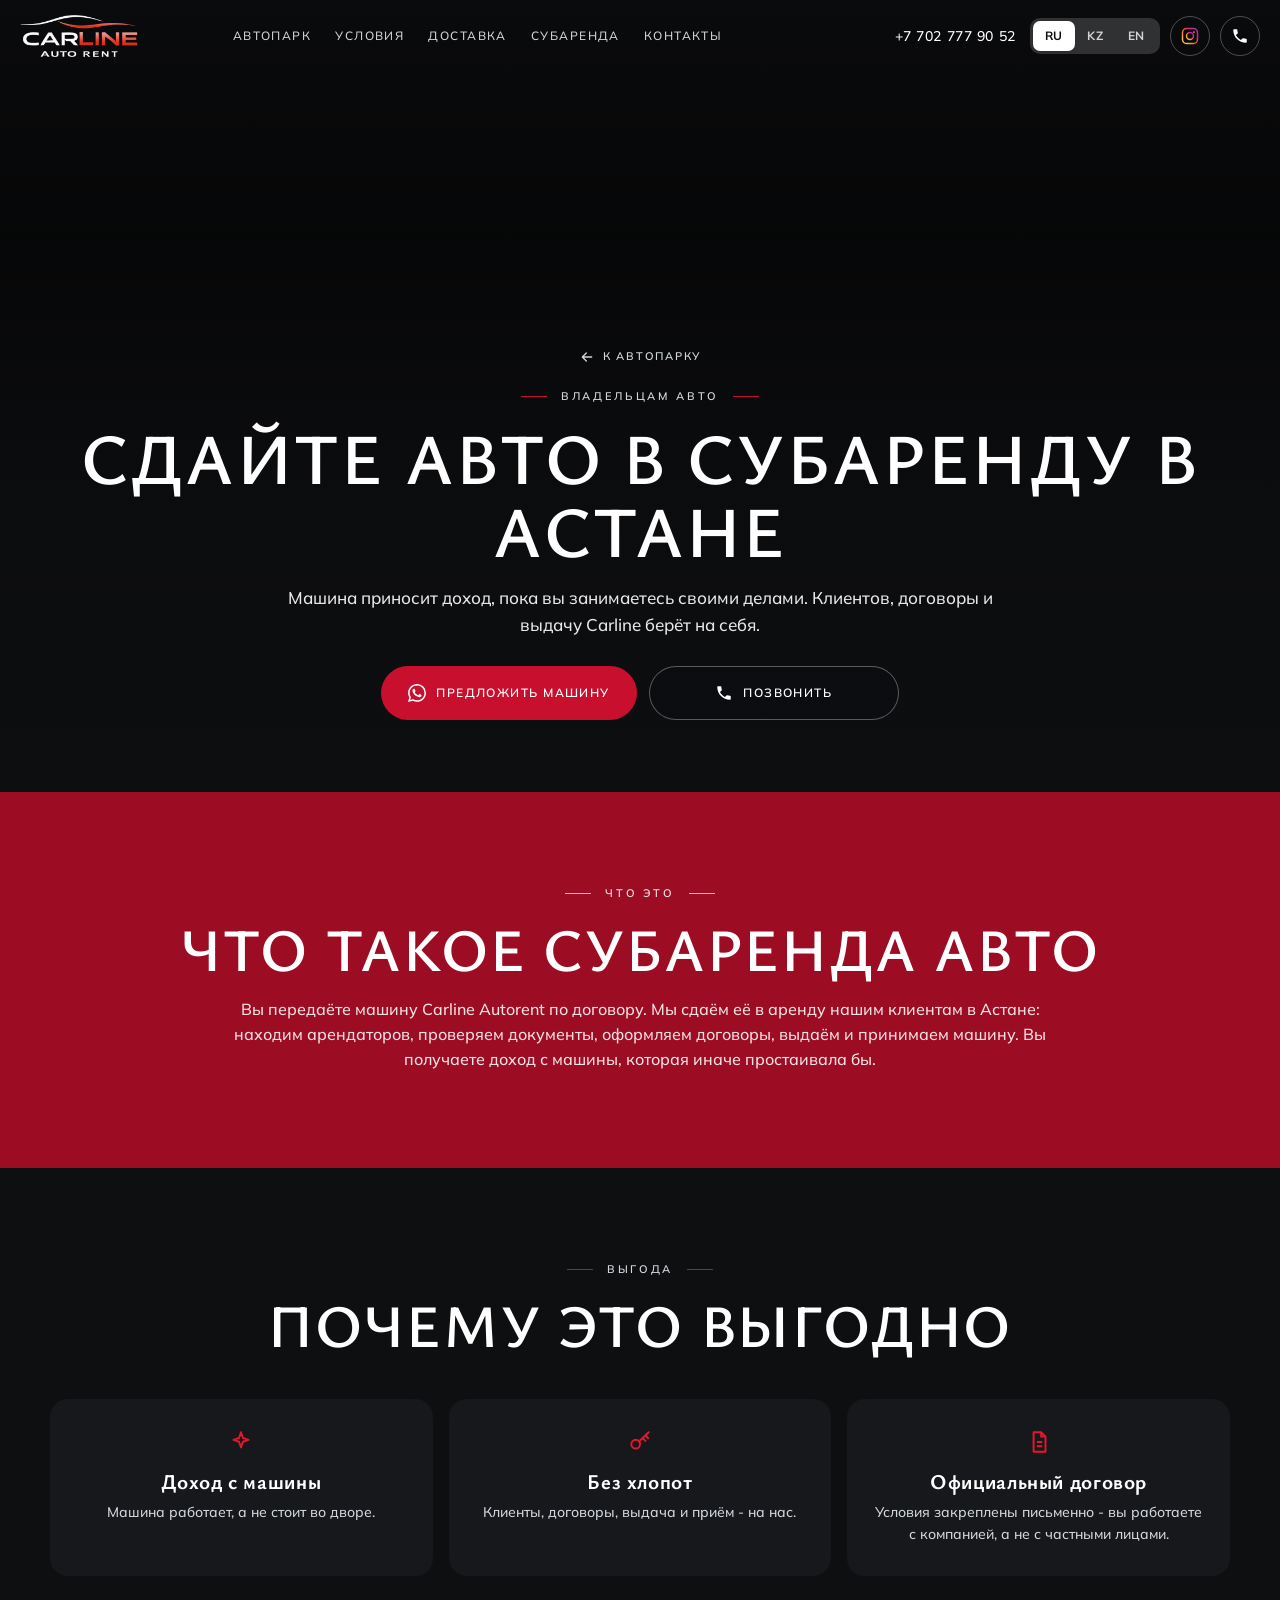
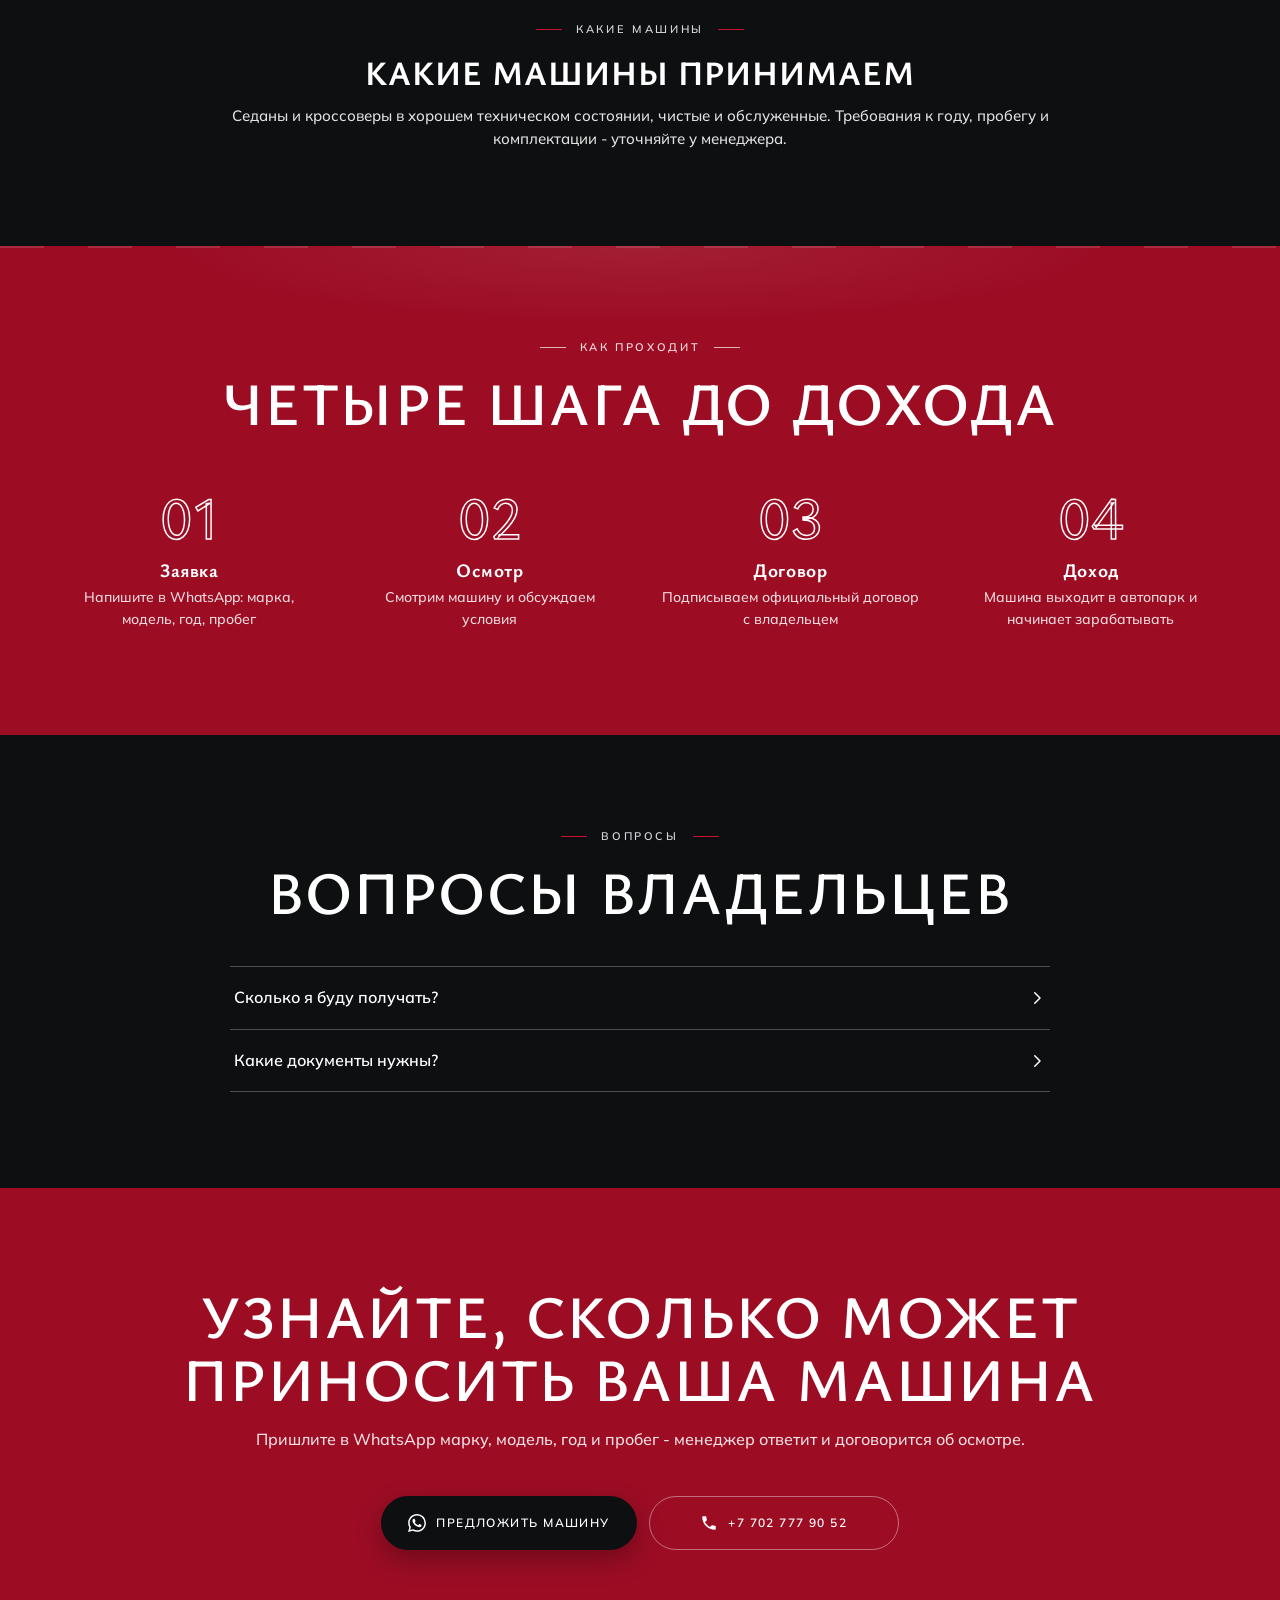
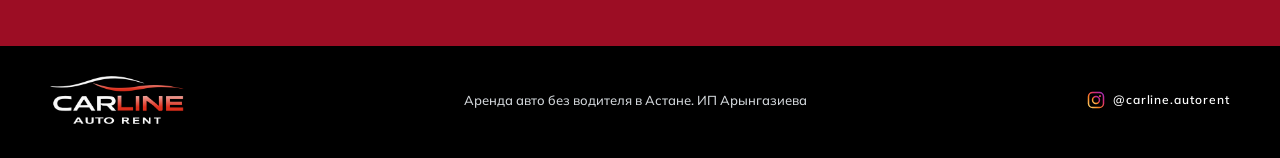
==== commit 0e68c818: "Без кнопки брони в герое, последний ряд каталога по центру, секции строго через одну: чёрный - красн" ====
--- a/subarenda.html
+++ b/subarenda.html
@@ -25,7 +25,7 @@
 <link rel="preconnect" href="https://fonts.googleapis.com">
 <link rel="preconnect" href="https://fonts.gstatic.com" crossorigin>
 <link rel="stylesheet" href="https://fonts.googleapis.com/css2?family=Ysabeau:wght@500;600;700&family=Mulish:wght@400;500;600;700;800&display=swap">
-<link rel="stylesheet" href="styles.css?v=20261007-5">
+<link rel="stylesheet" href="styles.css?v=20261007-6">
 <script type="application/ld+json">
 {
   "@context": "https://schema.org",
@@ -151,7 +151,7 @@
   </div>
 </section>
 
-<section class="sec sec-sub" aria-labelledby="sp-w">
+<section class="sec t-red" aria-labelledby="sp-w">
   <div class="wrap sp-narrow">
     <div class="shead rv">
       <p class="kicker" data-i="sp.w.k">Что это</p>
@@ -161,7 +161,7 @@
   </div>
 </section>
 
-<section class="sec sec-park" aria-labelledby="sp-y">
+<section class="sec t-blk" aria-labelledby="sp-y">
   <div class="wrap">
     <div class="shead rv">
       <p class="kicker" data-i="sp.y.k">Выгода</p>
@@ -180,7 +180,7 @@
   </div>
 </section>
 
-<section class="sec sec-usl" aria-labelledby="sp-s">
+<section class="sec sec-usl t-red" aria-labelledby="sp-s">
   <div class="wrap">
     <div class="shead rv">
       <p class="kicker" data-i="sp.s.k">Как проходит</p>
@@ -195,7 +195,7 @@
   </div>
 </section>
 
-<section class="sec sec-faq" aria-labelledby="sp-q">
+<section class="sec sec-faq t-blk" aria-labelledby="sp-q">
   <div class="wrap">
     <div class="shead rv">
       <p class="kicker" data-i="sp.q.k">Вопросы</p>
@@ -208,7 +208,7 @@
   </div>
 </section>
 
-<section class="sec sec-kont" aria-labelledby="sp-f">
+<section class="sec sec-kont t-red" aria-labelledby="sp-f">
   <div class="wrap">
     <div class="shead rv">
       <h2 id="sp-f" data-i="sp.f.h">Узнайте, сколько может приносить ваша машина</h2>
@@ -236,6 +236,6 @@
   <a class="bar-ig" href="https://www.instagram.com/carline.autorent/" target="_blank" rel="noopener" aria-label="Instagram"><svg width="20" height="20"><use href="#ic-ig"/></svg></a>
 </div>
 
-<script src="script.js?v=20261007-5" defer></script>
+<script src="script.js?v=20261007-6" defer></script>
 </body>
 </html>
--- a/styles.css
+++ b/styles.css
@@ -157,16 +157,30 @@
 
 /* ---------- обычные секции ---------- */
 .sec{padding:96px 0;position:relative;scroll-margin-top:var(--hh)}
-.sec-park,.sec-sub,.sec-faq,.sec-kont{background:var(--rbg);color:#fff}
-.sec-sub,.sec-kont{background:var(--rbg2)}
+/* чередование тем строго через одну: чёрный герой, красный, чёрный ... чёрный подвал (решение клиента 07.10.2026) */
 .sec-usl{background:var(--coal);color:#fff}
+.t-red{background:var(--rbg);color:#fff}
+.t-blk{background:var(--ink);color:#fff}
+.t-red .lead{color:rgba(255,255,255,.88)}
+.t-red .kicker{color:rgba(255,255,255,.86)}
+.t-red .kicker::before,.t-red .kicker::after{background:rgba(255,255,255,.7)}
+.t-red .btn-solid{background:var(--ink);color:#fff;box-shadow:0 10px 26px rgba(0,0,0,.28)}
+.t-red .btn-solid:hover{background:#000}
+.t-red .btn-solid svg{color:#fff}
+.t-red .btn-ghost{border-color:rgba(255,255,255,.45);color:#fff;background:transparent}
+.t-red .btn-ghost:hover{border-color:#fff}
+.t-red .tile{background:rgba(0,0,0,.16);border-color:rgba(255,255,255,.2)}
+.t-red .tile p{color:rgba(255,255,255,.86)}
+.t-red .tile svg,.t-red .why li svg,.t-red .faq summary svg,.t-red .sub-pts svg{color:#fff}
+.t-red .why li{background:rgba(0,0,0,.18)}
+.t-red .sp-steps i{-webkit-text-stroke-color:#fff}
+.t-red .sp-steps p{color:rgba(255,255,255,.86)}
+.t-blk .sub-pts li{background:rgba(255,255,255,.04);border-color:rgba(255,255,255,.12)}
+.t-blk .sub-pts svg{color:var(--red2)}
 .sec-form{background:var(--ink);color:#fff}
 .shead{text-align:center;margin-bottom:44px}
 .shead h2{font-size:clamp(32px,5vw,60px);line-height:1.04;text-transform:uppercase}
 .shead .lead{max-width:860px;margin:18px auto 0;font-size:16px}
-.sec-park .lead,.sec-sub .lead,.sec-faq .lead,.sec-kont .lead{color:rgba(255,255,255,.88)}
-.sec-park .kicker,.sec-sub .kicker,.sec-faq .kicker,.sec-kont .kicker{color:rgba(255,255,255,.86)}
-.sec-park .kicker::before,.sec-park .kicker::after,.sec-sub .kicker::before,.sec-sub .kicker::after,.sec-faq .kicker::before,.sec-faq .kicker::after,.sec-kont .kicker::before,.sec-kont .kicker::after{background:rgba(255,255,255,.7)}
 .rv{opacity:0;transform:translateY(10px);transition:opacity .7s ease,transform .8s cubic-bezier(.16,1,.3,1)}
 .rv.in,html:not(.js) .rv{opacity:1;transform:none}
 
@@ -176,7 +190,9 @@
 .sec-park::before{content:"";position:absolute;left:0;right:0;top:0;height:2px;background:repeating-linear-gradient(90deg,rgba(255,255,255,.22) 0 44px,transparent 44px 88px)}
 
 /* каталог */
-.cards{display:grid;grid-template-columns:repeat(auto-fill,minmax(300px,1fr));gap:18px}
+.cards{display:flex;flex-wrap:wrap;justify-content:center;gap:18px}
+.cards > .card{flex:0 1 calc((100% - 36px) / 3)}   /* неполный последний ряд встаёт по центру */
+@media (max-width:1000px){ .cards > .card{flex-basis:calc((100% - 18px) / 2)} }
 .card{background:var(--coal);color:#fff;border-radius:18px;overflow:hidden;display:flex;flex-direction:column;box-shadow:0 1px 2px rgba(0,0,0,.15),0 18px 34px -18px rgba(40,0,6,.7);transition:transform .35s,box-shadow .35s}
 .card:hover{transform:translateY(-4px);box-shadow:0 1px 2px rgba(14,15,17,.05),0 26px 40px -22px rgba(14,15,17,.35)}
 .card[hidden]{display:none}
@@ -248,8 +264,6 @@
 .khrs{display:inline-flex;align-items:center;gap:8px;color:rgba(255,255,255,.88);font-size:14px}
 .khrs svg{color:#fff}
 .kbtns{display:flex;flex-wrap:wrap;justify-content:center;gap:10px;margin-top:4px}
-.sec-kont .btn-solid{background:var(--ink);color:#fff;box-shadow:none}
-.sec-kont .btn-solid svg{color:#fff}
 .sec-kont .btn-ghost{border-color:rgba(255,255,255,.4);color:#fff;background:transparent}
 .sec-kont .btn-ghost:hover{border-color:#fff}
 .klist{list-style:none;margin:10px 0 0;padding:0;display:grid;gap:10px;font-size:15px}
@@ -310,7 +324,8 @@
   .cls .txt{padding-bottom:calc(var(--bar) + 30px)}
   .cls .lead{margin-bottom:20px}
   .mq{bottom:0}
-  .cards{grid-template-columns:1fr;gap:14px}
+  .cards{gap:14px}
+  .cards > .card{flex-basis:100%}
   .nums{grid-template-columns:repeat(2,1fr);margin-top:44px}
   .nums b{font-size:38px}
   .fld2{grid-template-columns:1fr}
@@ -417,9 +432,6 @@
 .sub-pts{list-style:none;margin:0 auto 34px;padding:0;display:grid;grid-template-columns:repeat(3,1fr);gap:14px;max-width:1000px}
 .sub-pts li{display:flex;align-items:center;gap:14px;padding:20px 22px;border-radius:16px;background:rgba(0,0,0,.2);border:1px solid rgba(255,255,255,.16);font:600 15px/1.35 var(--ft)}
 .sub-pts svg{flex:0 0 auto;color:#fff}
-.sec-sub .btn-solid,.sec-park .btn-solid,.sec-faq .btn-solid,.sec-kont .btn-solid{background:var(--ink);color:#fff;box-shadow:0 10px 26px rgba(0,0,0,.28)}
-.sec-sub .btn-solid:hover,.sec-kont .btn-solid:hover{background:#000}
-.sec-sub .btn-ghost{border-color:rgba(255,255,255,.45);background:transparent}
 @media (max-width:760px){ .sub-pts{grid-template-columns:1fr;gap:10px} .sub-pts li{padding:16px 18px} }
 
 /* ---------- страница «Субаренда» ---------- */
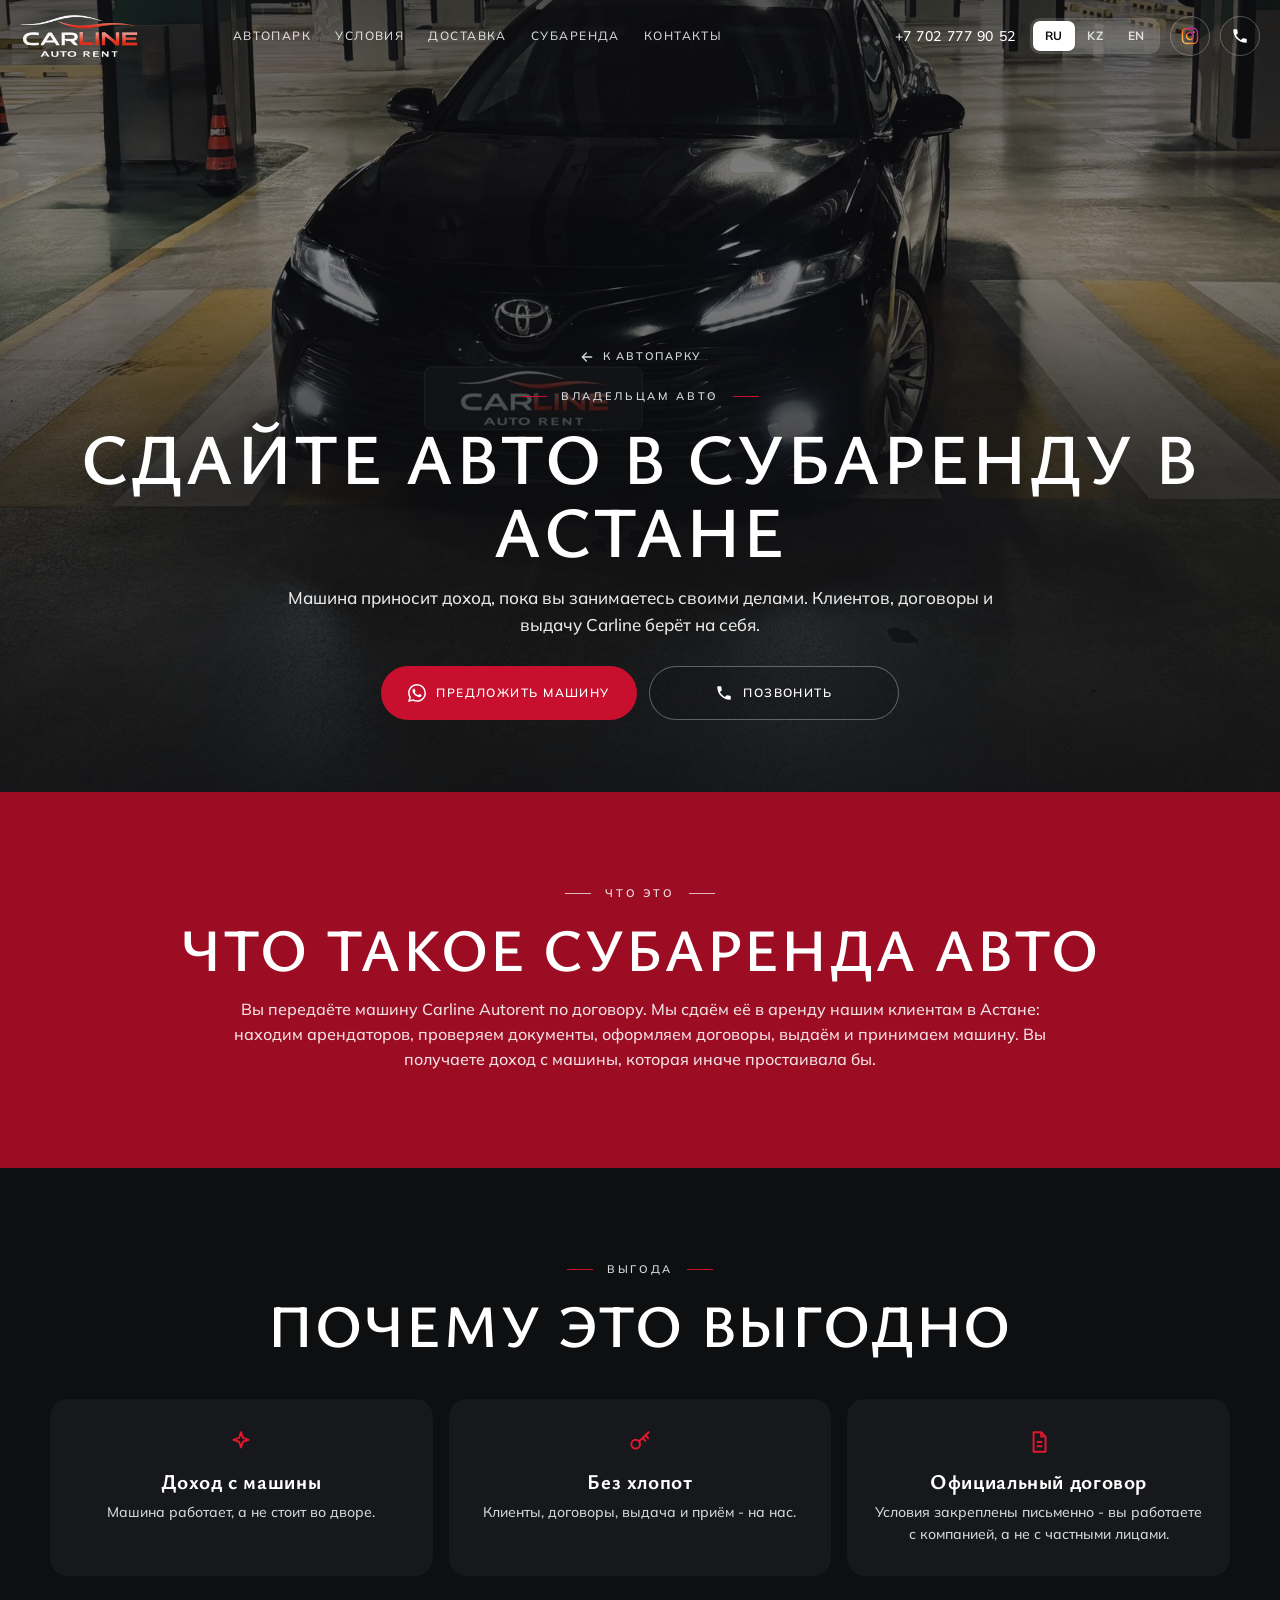
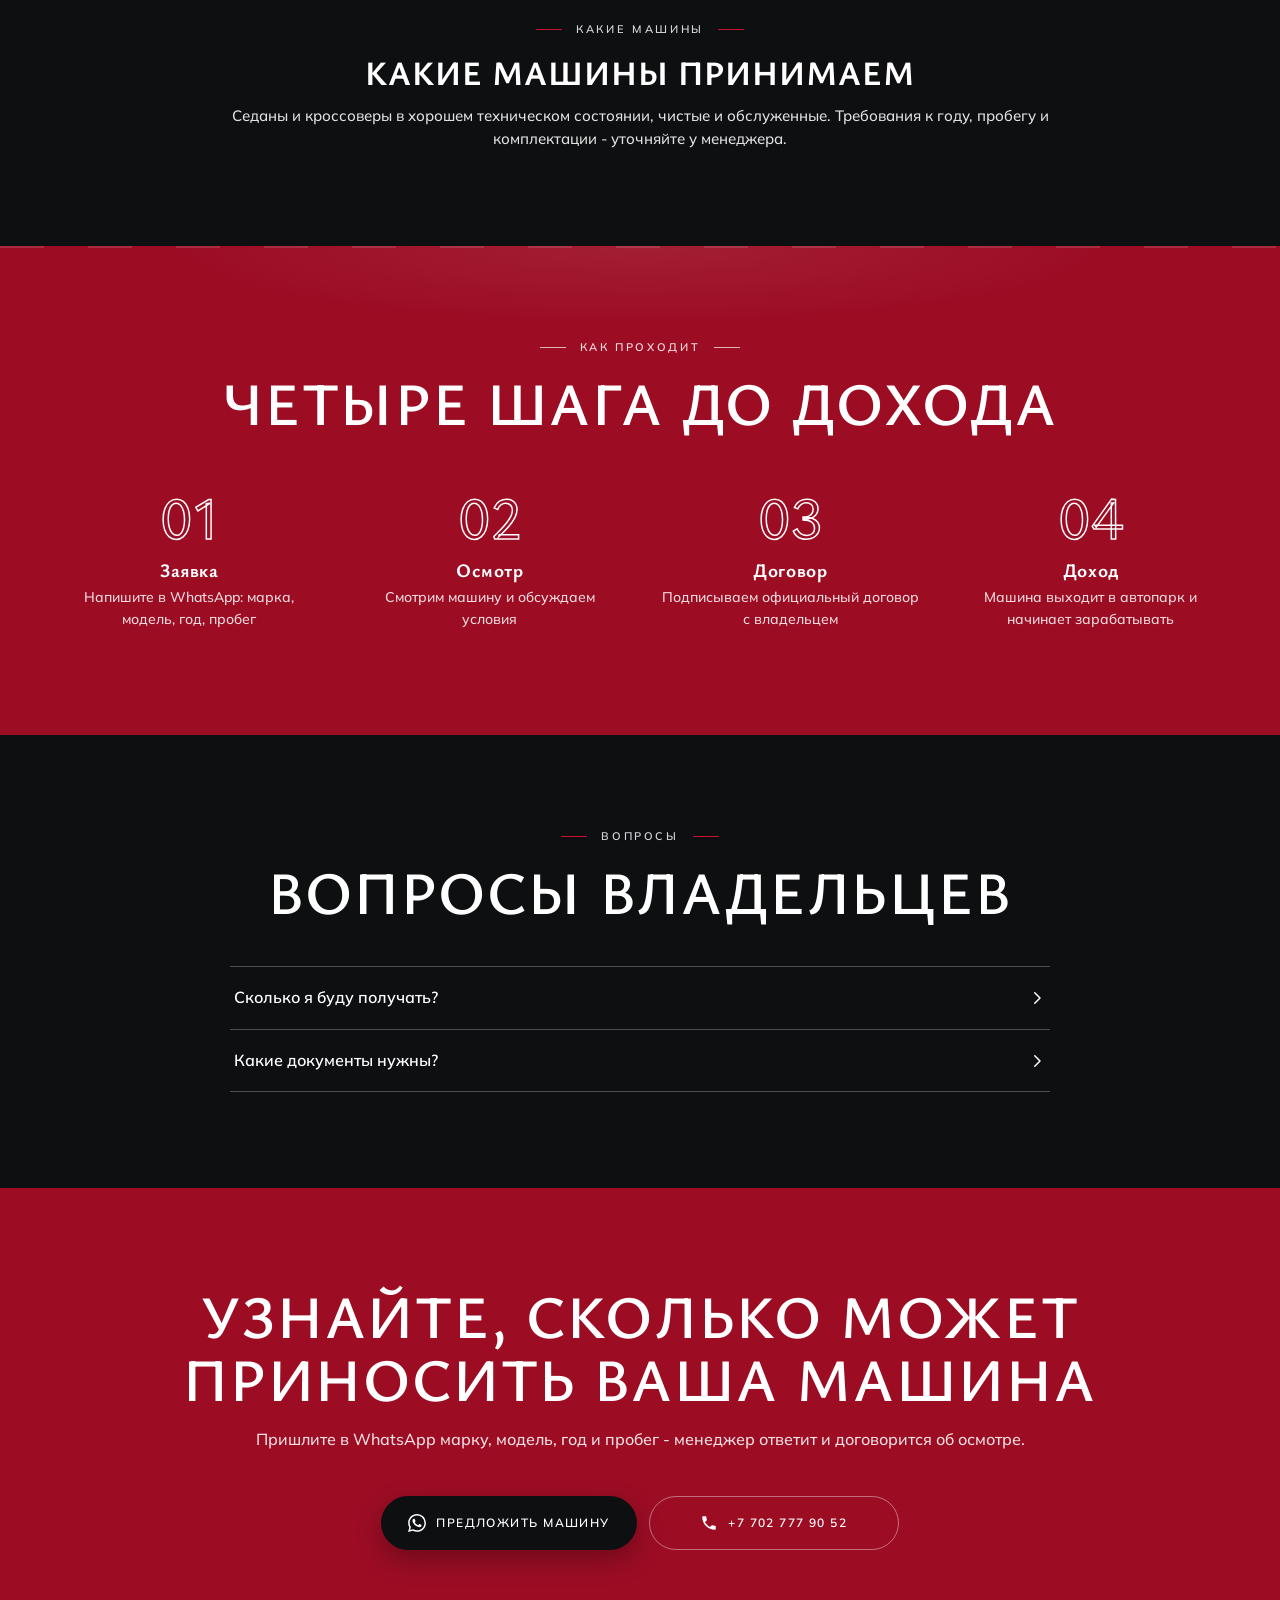
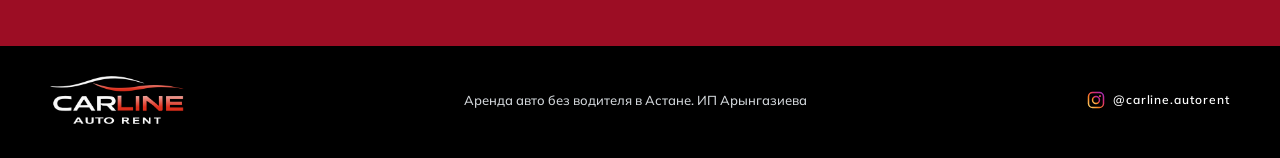
==== commit a345c31c: "Telegram клиента: строка в герое и кнопка в контактах Co-Authored-By: Claude Opus 5.5 <noreply@anthr" ====
--- a/subarenda.html
+++ b/subarenda.html
@@ -25,7 +25,7 @@
 <link rel="preconnect" href="https://fonts.googleapis.com">
 <link rel="preconnect" href="https://fonts.gstatic.com" crossorigin>
 <link rel="stylesheet" href="https://fonts.googleapis.com/css2?family=Ysabeau:wght@500;600;700&family=Mulish:wght@400;500;600;700;800&display=swap">
-<link rel="stylesheet" href="styles.css?v=20261007-6">
+<link rel="stylesheet" href="styles.css?v=20261007-8">
 <script type="application/ld+json">
 {
   "@context": "https://schema.org",
@@ -236,6 +236,6 @@
   <a class="bar-ig" href="https://www.instagram.com/carline.autorent/" target="_blank" rel="noopener" aria-label="Instagram"><svg width="20" height="20"><use href="#ic-ig"/></svg></a>
 </div>
 
-<script src="script.js?v=20261007-6" defer></script>
+<script src="script.js?v=20261007-8" defer></script>
 </body>
 </html>
--- a/styles.css
+++ b/styles.css
@@ -420,7 +420,7 @@
 .hsoc a:hover{border-color:rgba(255,255,255,.5);background:rgba(14,15,17,.6)}
 .hsoc svg{flex:0 0 auto}
 .hsoc .i-wa{color:var(--wa)}
-.hsoc .i-tg{color:#2AABEE}
+.hsoc .i-tg,.kbtns .i-tg{color:#2AABEE}
 .hsoc b{font:700 12px/1 var(--ft);letter-spacing:.12em;text-transform:uppercase;min-width:86px}
 .hsoc span{font-size:13px;color:var(--silver);white-space:nowrap;overflow:hidden;text-overflow:ellipsis}
 @media (max-width:760px){
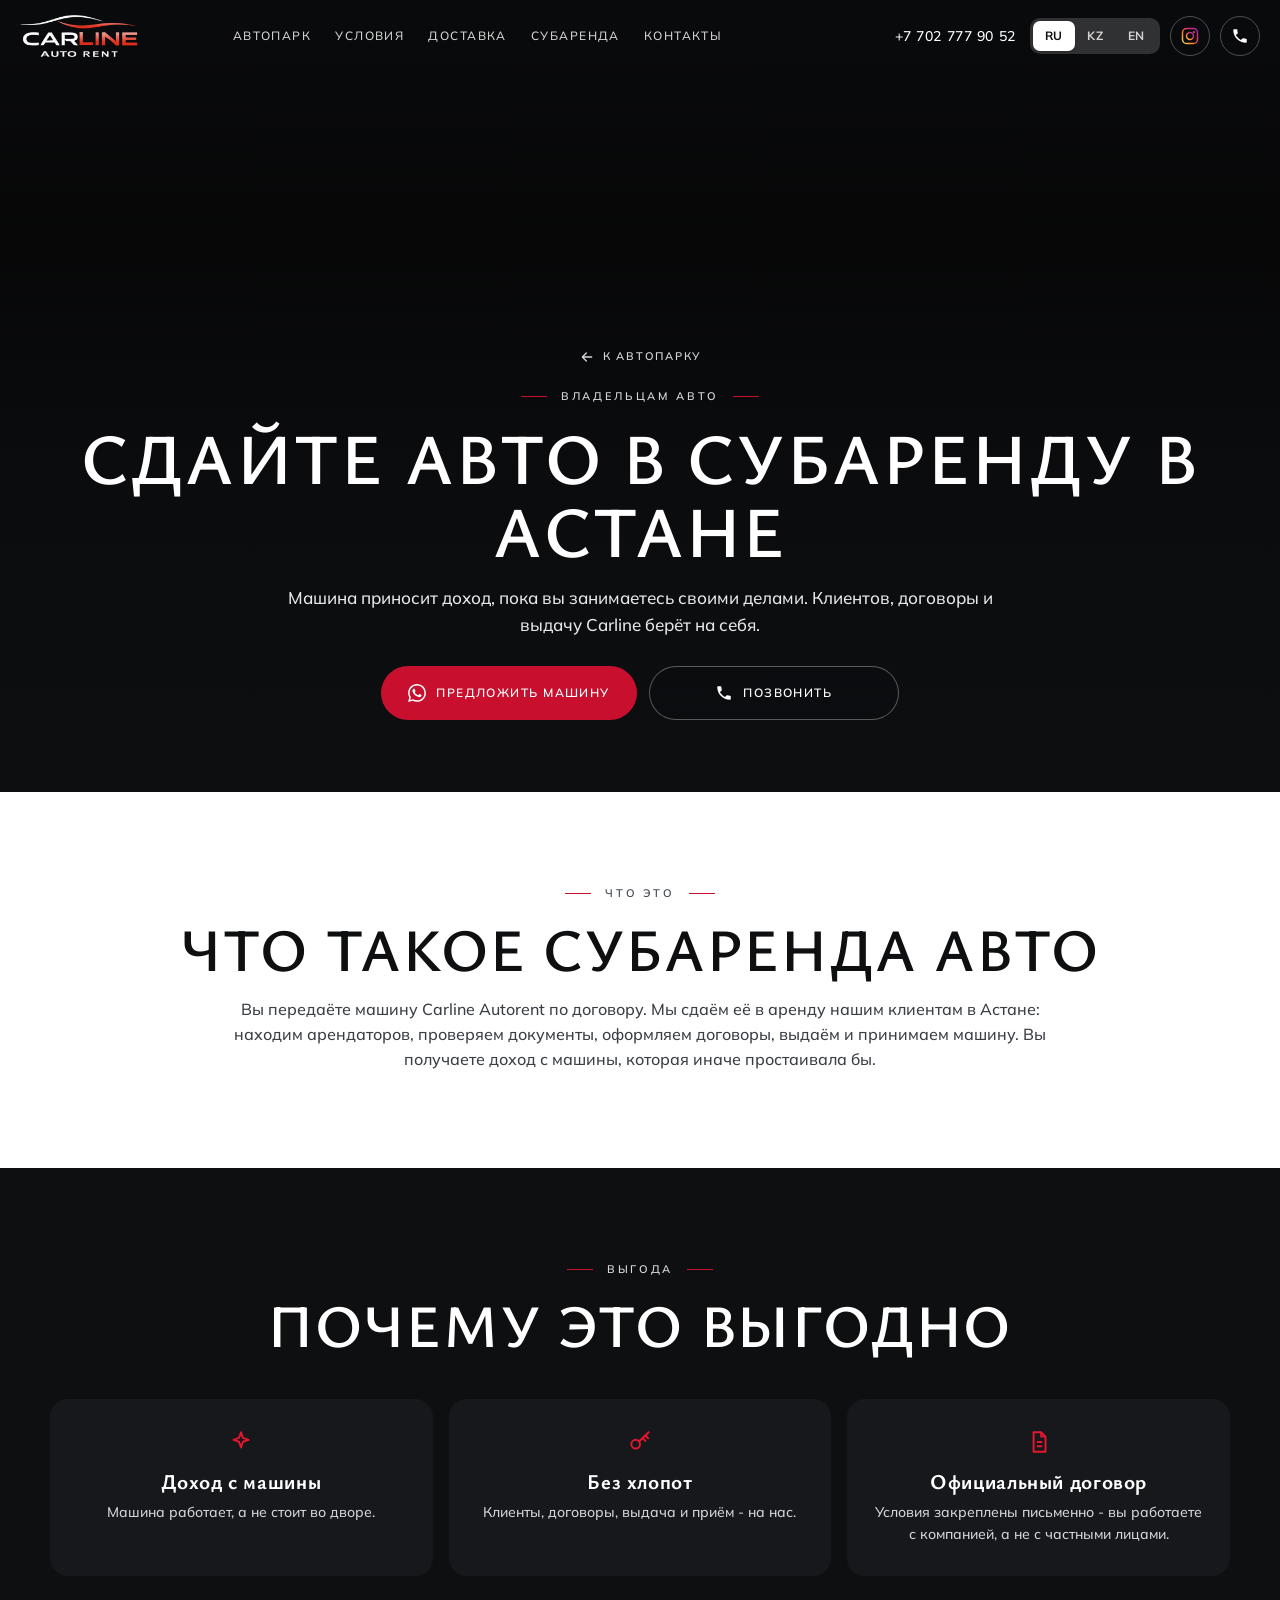
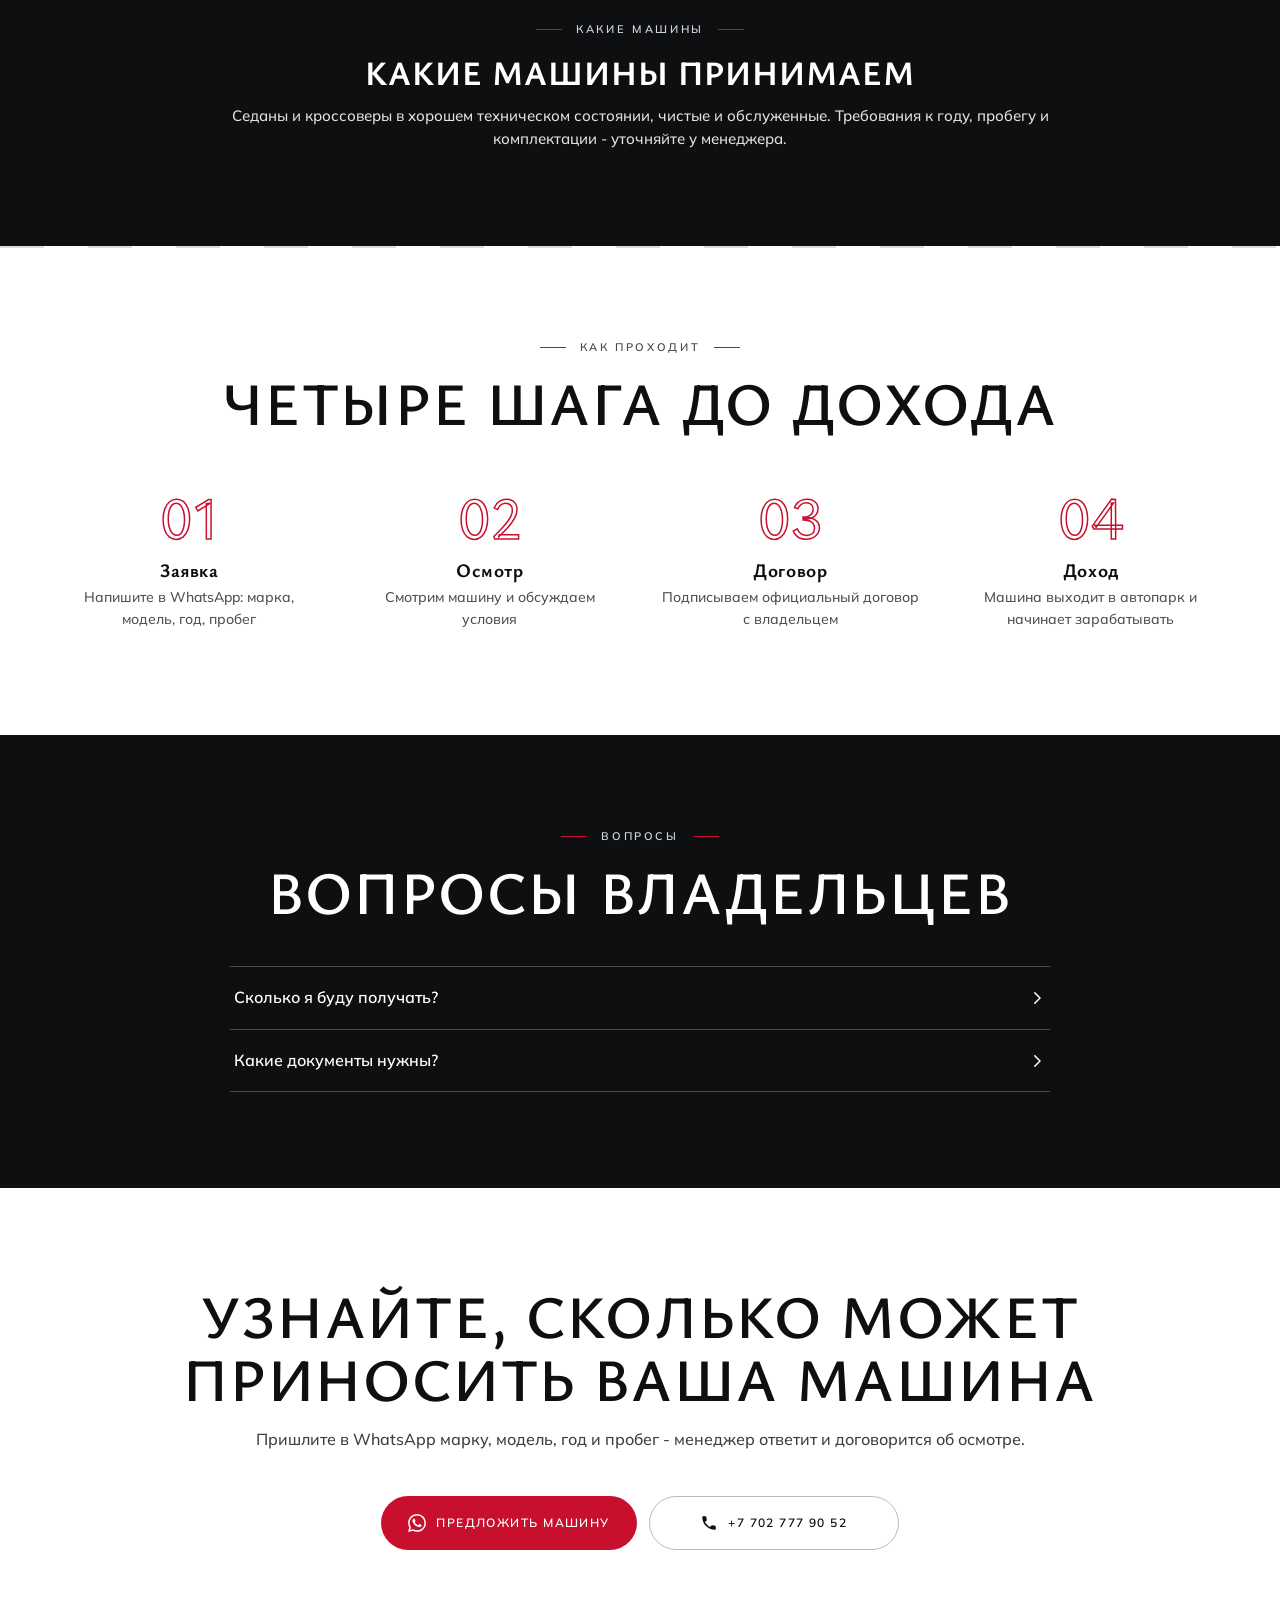
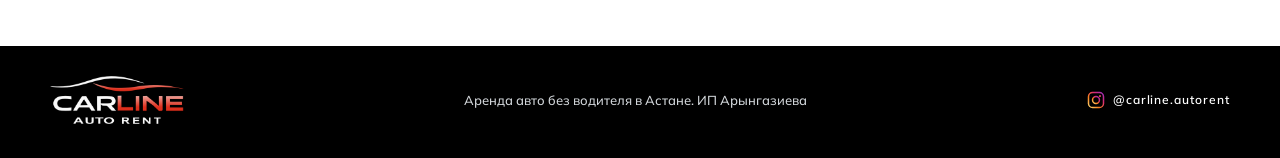
==== commit b22ca896: "Белые секции вместо красных, в герое три машины вместо 3D-модели Co-Authored-By: Claude Opus 5.5 <no" ====
--- a/subarenda.html
+++ b/subarenda.html
@@ -25,7 +25,7 @@
 <link rel="preconnect" href="https://fonts.googleapis.com">
 <link rel="preconnect" href="https://fonts.gstatic.com" crossorigin>
 <link rel="stylesheet" href="https://fonts.googleapis.com/css2?family=Ysabeau:wght@500;600;700&family=Mulish:wght@400;500;600;700;800&display=swap">
-<link rel="stylesheet" href="styles.css?v=20261007-8">
+<link rel="stylesheet" href="styles.css?v=20261008-1">
 <script type="application/ld+json">
 {
   "@context": "https://schema.org",
@@ -151,7 +151,7 @@
   </div>
 </section>
 
-<section class="sec t-red" aria-labelledby="sp-w">
+<section class="sec t-wht" aria-labelledby="sp-w">
   <div class="wrap sp-narrow">
     <div class="shead rv">
       <p class="kicker" data-i="sp.w.k">Что это</p>
@@ -180,7 +180,7 @@
   </div>
 </section>
 
-<section class="sec sec-usl t-red" aria-labelledby="sp-s">
+<section class="sec sec-usl t-wht" aria-labelledby="sp-s">
   <div class="wrap">
     <div class="shead rv">
       <p class="kicker" data-i="sp.s.k">Как проходит</p>
@@ -208,7 +208,7 @@
   </div>
 </section>
 
-<section class="sec sec-kont t-red" aria-labelledby="sp-f">
+<section class="sec sec-kont t-wht" aria-labelledby="sp-f">
   <div class="wrap">
     <div class="shead rv">
       <h2 id="sp-f" data-i="sp.f.h">Узнайте, сколько может приносить ваша машина</h2>
@@ -236,6 +236,6 @@
   <a class="bar-ig" href="https://www.instagram.com/carline.autorent/" target="_blank" rel="noopener" aria-label="Instagram"><svg width="20" height="20"><use href="#ic-ig"/></svg></a>
 </div>
 
-<script src="script.js?v=20261007-8" defer></script>
+<script src="script.js?v=20261008-1" defer></script>
 </body>
 </html>
--- a/styles.css
+++ b/styles.css
@@ -157,24 +157,9 @@
 
 /* ---------- обычные секции ---------- */
 .sec{padding:96px 0;position:relative;scroll-margin-top:var(--hh)}
-/* чередование тем строго через одну: чёрный герой, красный, чёрный ... чёрный подвал (решение клиента 07.10.2026) */
+/* чередование тем строго через одну: чёрный герой, белый, чёрный ... чёрный подвал (07.10.2026; красный заменён белым 08.10.2026) - правила .t-wht в конце файла */
 .sec-usl{background:var(--coal);color:#fff}
-.t-red{background:var(--rbg);color:#fff}
 .t-blk{background:var(--ink);color:#fff}
-.t-red .lead{color:rgba(255,255,255,.88)}
-.t-red .kicker{color:rgba(255,255,255,.86)}
-.t-red .kicker::before,.t-red .kicker::after{background:rgba(255,255,255,.7)}
-.t-red .btn-solid{background:var(--ink);color:#fff;box-shadow:0 10px 26px rgba(0,0,0,.28)}
-.t-red .btn-solid:hover{background:#000}
-.t-red .btn-solid svg{color:#fff}
-.t-red .btn-ghost{border-color:rgba(255,255,255,.45);color:#fff;background:transparent}
-.t-red .btn-ghost:hover{border-color:#fff}
-.t-red .tile{background:rgba(0,0,0,.16);border-color:rgba(255,255,255,.2)}
-.t-red .tile p{color:rgba(255,255,255,.86)}
-.t-red .tile svg,.t-red .why li svg,.t-red .faq summary svg,.t-red .sub-pts svg{color:#fff}
-.t-red .why li{background:rgba(0,0,0,.18)}
-.t-red .sp-steps i{-webkit-text-stroke-color:#fff}
-.t-red .sp-steps p{color:rgba(255,255,255,.86)}
 .t-blk .sub-pts li{background:rgba(255,255,255,.04);border-color:rgba(255,255,255,.12)}
 .t-blk .sub-pts svg{color:var(--red2)}
 .sec-form{background:var(--ink);color:#fff}
@@ -500,3 +485,33 @@
 #dostavka .ph::after{background:linear-gradient(180deg,rgba(14,15,17,.86) 0%,rgba(14,15,17,.55) 45%,rgba(14,15,17,.08) 70%,rgba(14,15,17,.35) 100%)}
 #dostavka .car img{object-position:center bottom}
 @media (max-width:760px){ #dostavka .txt{padding-top:calc(var(--hh) + 3svh)} }
+
+/* ---------- 08.10.2026: белые секции вместо красных (.t-wht) ---------- */
+.t-wht{background:#fff;color:var(--ink)}
+.t-wht .lead,.t-wht .pnote,.t-wht .nums span,.t-wht .faq p,.t-wht .khrs,.t-wht .sp-cars > p:last-child{color:#3A3F45}
+.t-wht .kicker{color:var(--mute)}
+.t-wht .kicker::before,.t-wht .kicker::after{background:var(--red)}
+.t-wht .slogan,.t-wht .nums .n-main b,.t-wht .ktel{color:var(--ink)}
+.t-wht .nums .n-main b{color:var(--red)}
+.t-wht .nums div{border-top-color:rgba(14,15,17,.16)}
+.t-wht .btn-solid{background:var(--red);color:#fff;box-shadow:none}
+.t-wht .btn-solid:hover{background:var(--red2)}
+.t-wht .btn-ghost{border-color:rgba(14,15,17,.28);color:var(--ink);background:transparent}
+.t-wht .btn-ghost:hover{border-color:var(--ink)}
+.card .btn-ghost{border-color:rgba(255,255,255,.32);color:#fff}
+.t-wht .card{box-shadow:0 1px 2px rgba(14,15,17,.08),0 18px 34px -18px rgba(14,15,17,.45)}
+.t-wht.sec-park::before,.t-wht.sec-usl::after{background:repeating-linear-gradient(90deg,rgba(14,15,17,.14) 0 44px,transparent 44px 88px)}
+.t-wht.sec-usl::before{display:none}
+.t-wht .tile{background:var(--paper);border-color:rgba(14,15,17,.08)}
+.t-wht .tile:hover{background:var(--paper2);border-color:rgba(14,15,17,.16)}
+.t-wht .tile p,.t-wht .sp-steps p{color:#4A5057}
+.t-wht .tile svg,.t-wht .why li svg,.t-wht .faq summary svg,.t-wht .sub-pts svg,.t-wht .khrs svg,.t-wht .klist svg{color:var(--red)}
+.t-wht .why li{background:var(--paper)}
+.t-wht .faq,.t-wht .faq details{border-color:rgba(14,15,17,.14)}
+.t-wht .sub-pts li{background:var(--paper);border-color:rgba(14,15,17,.08)}
+.t-wht .sp-steps i{-webkit-text-stroke-color:var(--red)}
+.t-wht .sp-card{background:var(--paper)}
+.t-wht .sp-card p{color:#4A5057}
+.t-wht .kmap{box-shadow:0 0 0 1px rgba(14,15,17,.08)}
+.hero .st-poster img{object-position:right 62%}
+@media (max-width:760px){ .hero .st-poster img{object-position:center} }
